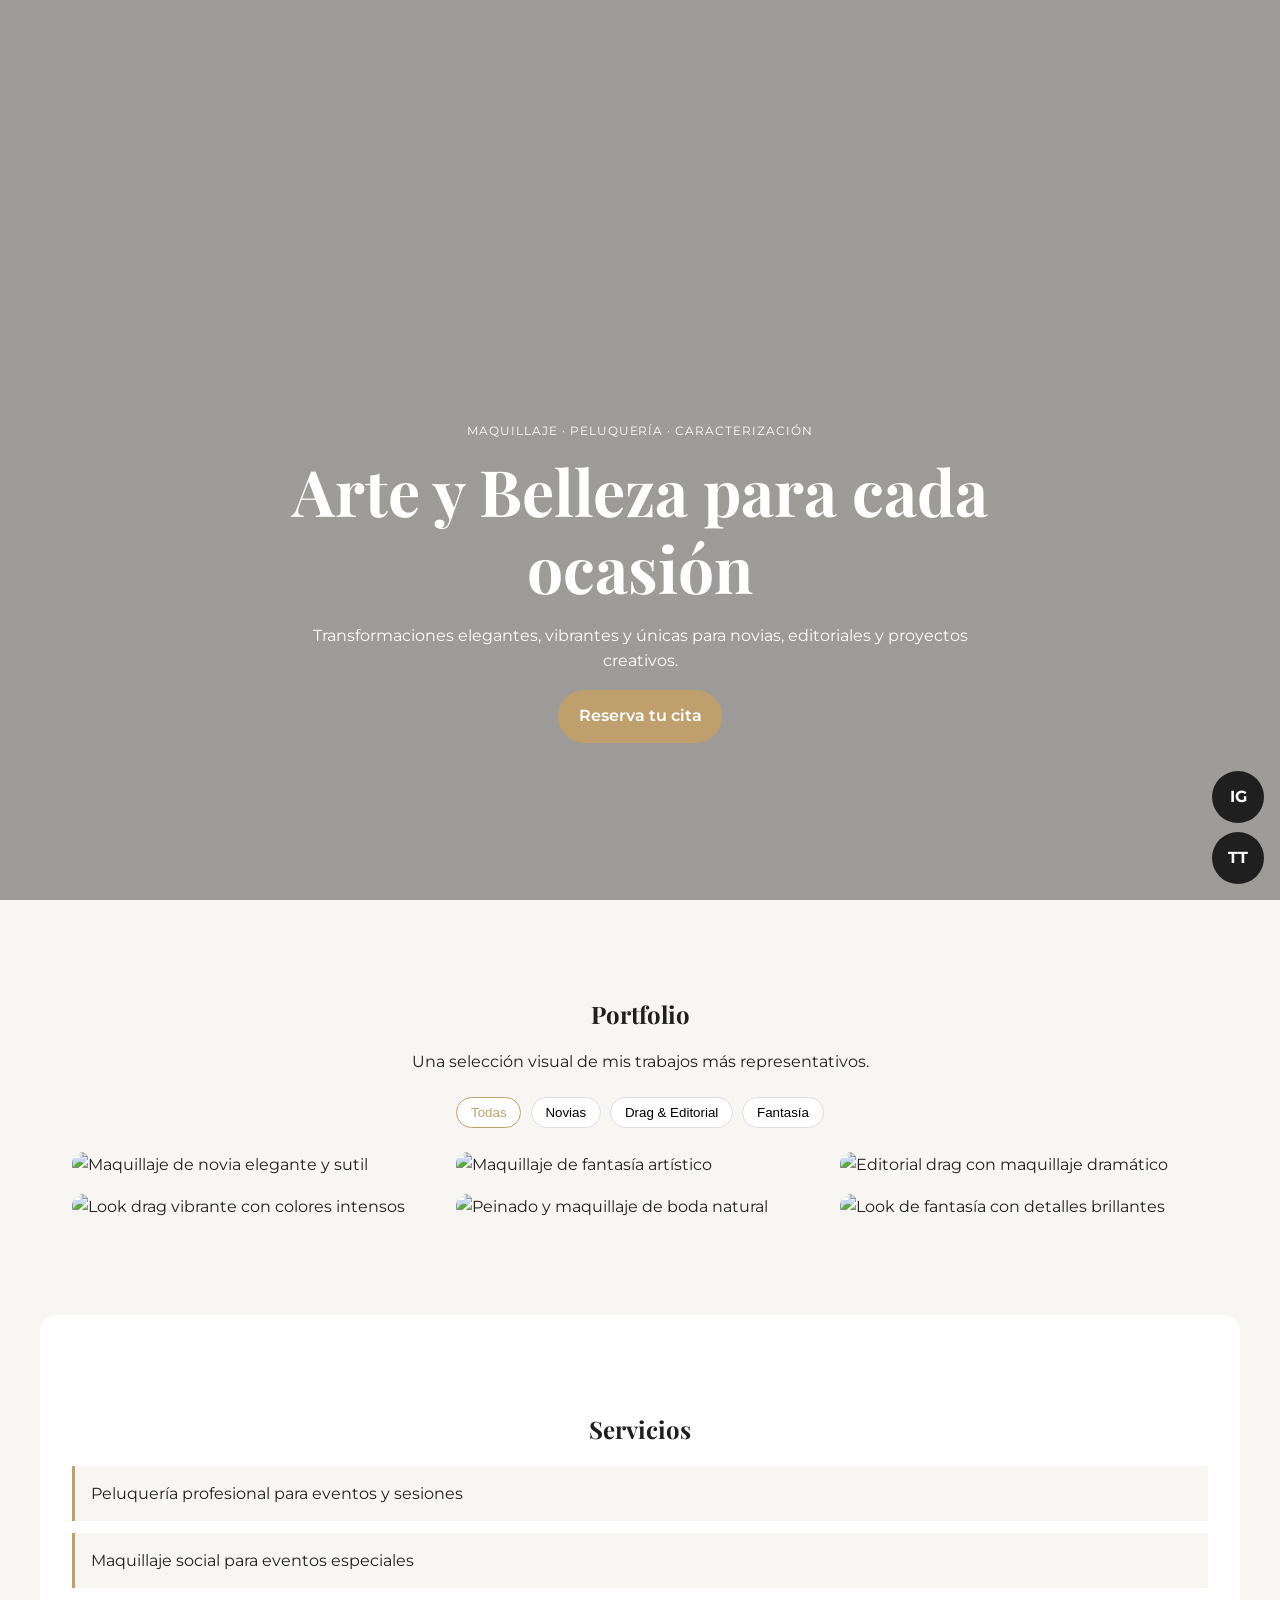
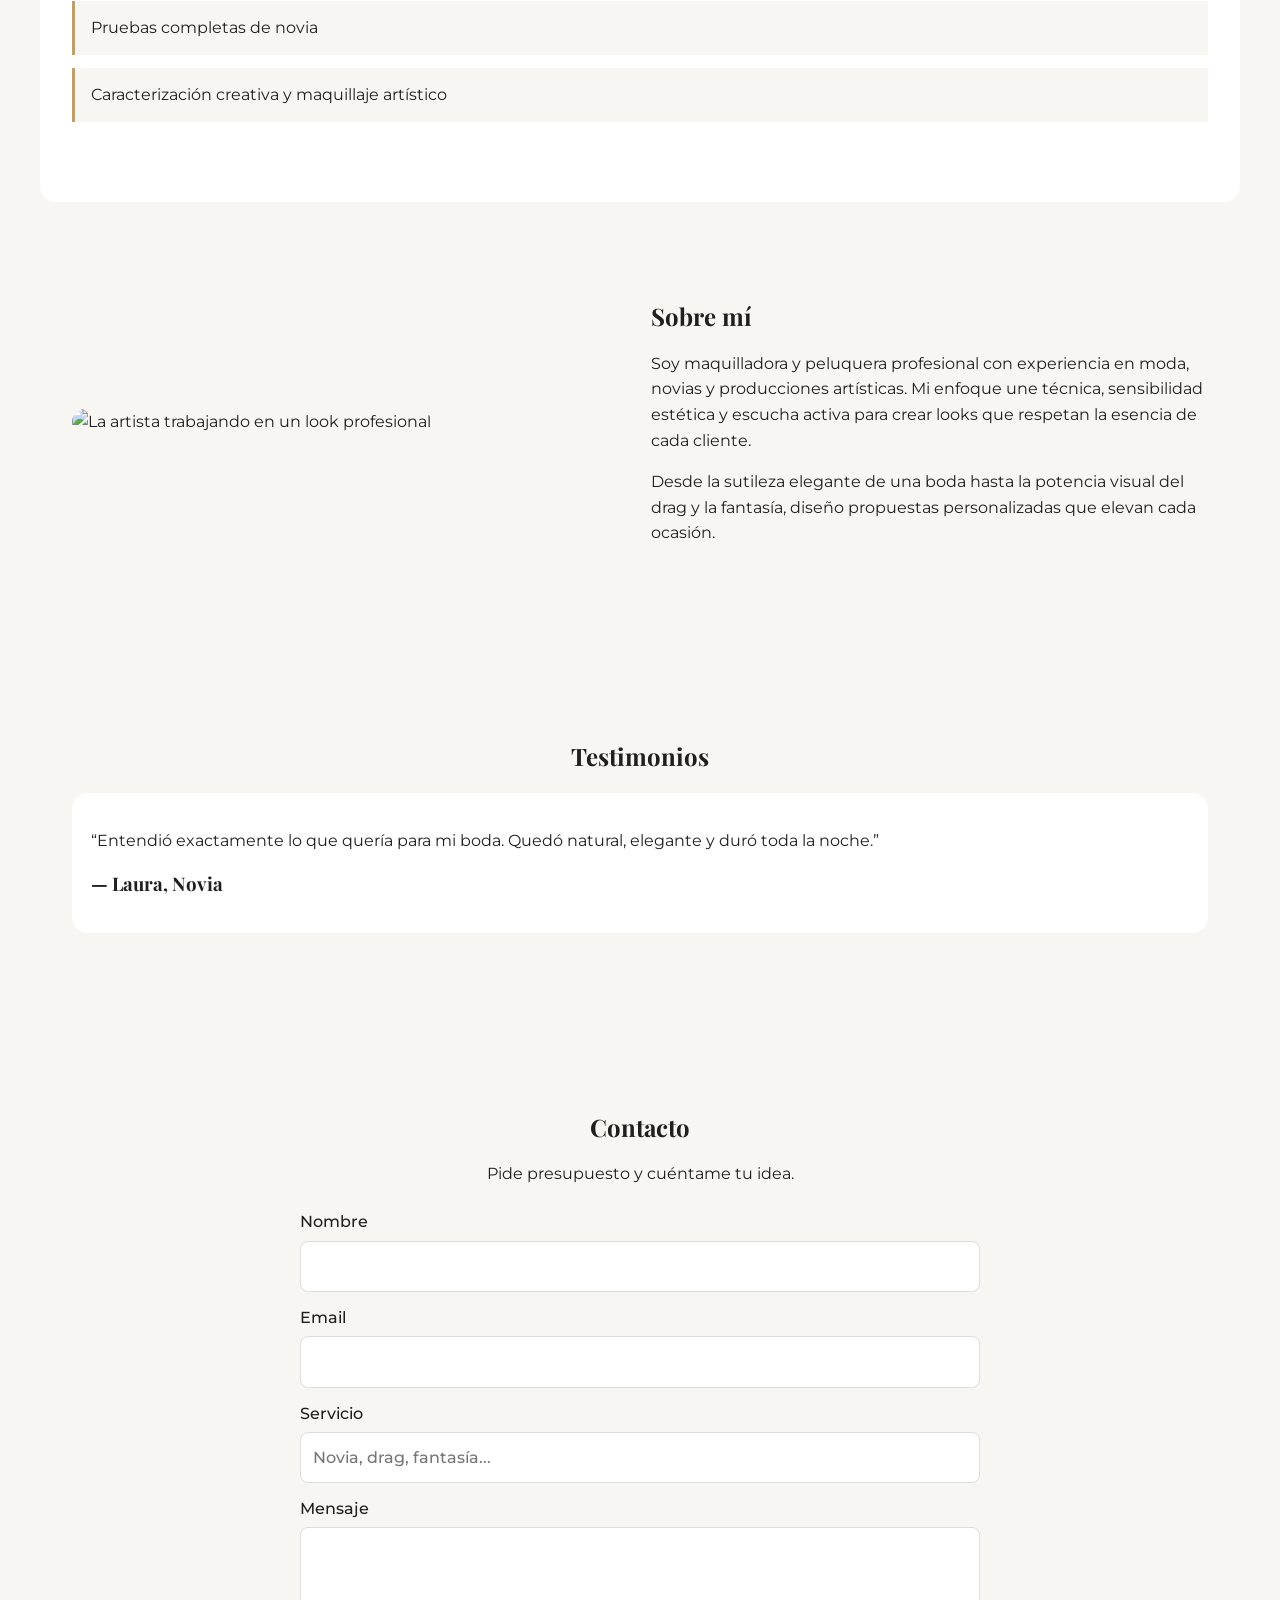
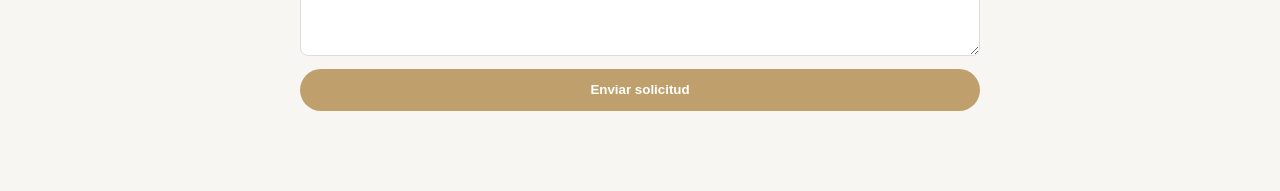
==== index.html @ f9fb8cdd "Add root index.html for quick visual preview" ====
<!doctype html>
<html lang="es">
<head>
  <meta charset="UTF-8" />
  <meta name="viewport" content="width=device-width, initial-scale=1.0" />
  <meta name="description" content="Portfolio profesional de maquilladora y peluquera especializada en novias, drag y fantasía." />
  <title>Demo Visual | Maquilladora & Peluquera Profesional</title>
  <link rel="preconnect" href="https://fonts.googleapis.com" />
  <link rel="preconnect" href="https://fonts.gstatic.com" crossorigin />
  <link href="https://fonts.googleapis.com/css2?family=Montserrat:wght@300;400;500;600&family=Playfair+Display:wght@500;700&display=swap" rel="stylesheet" />
  <link rel="stylesheet" href="portfolio.css" />
</head>
<body>
  <header class="hero" id="inicio">
    <div class="hero-overlay"></div>
    <div class="hero-content fade-in">
      <p class="hero-kicker">Maquillaje · Peluquería · Caracterización</p>
      <h1>Arte y Belleza para cada ocasión</h1>
      <p class="hero-subtitle">Transformaciones elegantes, vibrantes y únicas para novias, editoriales y proyectos creativos.</p>
      <a href="#contacto" class="btn-primary">Reserva tu cita</a>
    </div>
  </header>

  <main>
    <section class="section" id="portfolio">
      <div class="section-head fade-in">
        <h2>Portfolio</h2>
        <p>Una selección visual de mis trabajos más representativos.</p>
      </div>
      <div class="filters fade-in" role="tablist" aria-label="Filtros de galería">
        <button class="filter-btn active" data-filter="all">Todas</button>
        <button class="filter-btn" data-filter="novias">Novias</button>
        <button class="filter-btn" data-filter="drag">Drag & Editorial</button>
        <button class="filter-btn" data-filter="fantasia">Fantasía</button>
      </div>

      <div class="gallery" id="gallery">
        <article class="gallery-item fade-in" data-category="novias">
          <img src="https://images.unsplash.com/photo-1520854221256-17451cc331bf?auto=format&fit=crop&w=900&q=80" srcset="https://images.unsplash.com/photo-1520854221256-17451cc331bf?auto=format&fit=crop&w=480&q=70 480w, https://images.unsplash.com/photo-1520854221256-17451cc331bf?auto=format&fit=crop&w=900&q=80 900w" sizes="(max-width: 768px) 100vw, 33vw" alt="Maquillaje de novia elegante y sutil" loading="lazy" />
        </article>
        <article class="gallery-item fade-in" data-category="drag">
          <img src="https://images.unsplash.com/photo-1524504388940-b1c1722653e1?auto=format&fit=crop&w=900&q=80" srcset="https://images.unsplash.com/photo-1524504388940-b1c1722653e1?auto=format&fit=crop&w=480&q=70 480w, https://images.unsplash.com/photo-1524504388940-b1c1722653e1?auto=format&fit=crop&w=900&q=80 900w" sizes="(max-width: 768px) 100vw, 33vw" alt="Look drag vibrante con colores intensos" loading="lazy" />
        </article>
        <article class="gallery-item fade-in" data-category="fantasia">
          <img src="https://images.unsplash.com/photo-1487412720507-e7ab37603c6f?auto=format&fit=crop&w=900&q=80" srcset="https://images.unsplash.com/photo-1487412720507-e7ab37603c6f?auto=format&fit=crop&w=480&q=70 480w, https://images.unsplash.com/photo-1487412720507-e7ab37603c6f?auto=format&fit=crop&w=900&q=80 900w" sizes="(max-width: 768px) 100vw, 33vw" alt="Maquillaje de fantasía artístico" loading="lazy" />
        </article>
        <article class="gallery-item fade-in" data-category="novias">
          <img src="https://images.unsplash.com/photo-1525258946800-98cfd641d0de?auto=format&fit=crop&w=900&q=80" srcset="https://images.unsplash.com/photo-1525258946800-98cfd641d0de?auto=format&fit=crop&w=480&q=70 480w, https://images.unsplash.com/photo-1525258946800-98cfd641d0de?auto=format&fit=crop&w=900&q=80 900w" sizes="(max-width: 768px) 100vw, 33vw" alt="Peinado y maquillaje de boda natural" loading="lazy" />
        </article>
        <article class="gallery-item fade-in" data-category="drag">
          <img src="https://images.unsplash.com/photo-1515886657613-9f3515b0c78f?auto=format&fit=crop&w=900&q=80" srcset="https://images.unsplash.com/photo-1515886657613-9f3515b0c78f?auto=format&fit=crop&w=480&q=70 480w, https://images.unsplash.com/photo-1515886657613-9f3515b0c78f?auto=format&fit=crop&w=900&q=80 900w" sizes="(max-width: 768px) 100vw, 33vw" alt="Editorial drag con maquillaje dramático" loading="lazy" />
        </article>
        <article class="gallery-item fade-in" data-category="fantasia">
          <img src="https://images.unsplash.com/photo-1494790108377-be9c29b29330?auto=format&fit=crop&w=900&q=80" srcset="https://images.unsplash.com/photo-1494790108377-be9c29b29330?auto=format&fit=crop&w=480&q=70 480w, https://images.unsplash.com/photo-1494790108377-be9c29b29330?auto=format&fit=crop&w=900&q=80 900w" sizes="(max-width: 768px) 100vw, 33vw" alt="Look de fantasía con detalles brillantes" loading="lazy" />
        </article>
      </div>
    </section>

    <section class="section services" id="servicios">
      <div class="section-head fade-in">
        <h2>Servicios</h2>
      </div>
      <ul class="service-list">
        <li class="fade-in">Peluquería profesional para eventos y sesiones</li>
        <li class="fade-in">Maquillaje social para eventos especiales</li>
        <li class="fade-in">Pruebas completas de novia</li>
        <li class="fade-in">Caracterización creativa y maquillaje artístico</li>
      </ul>
    </section>

    <section class="section about" id="sobre-mi">
      <div class="about-media fade-in">
        <img src="https://images.unsplash.com/photo-1522335789203-aabd1fc54bc9?auto=format&fit=crop&w=1200&q=80" alt="La artista trabajando en un look profesional" loading="lazy" />
      </div>
      <div class="about-content fade-in">
        <h2>Sobre mí</h2>
        <p>Soy maquilladora y peluquera profesional con experiencia en moda, novias y producciones artísticas. Mi enfoque une técnica, sensibilidad estética y escucha activa para crear looks que respetan la esencia de cada cliente.</p>
        <p>Desde la sutileza elegante de una boda hasta la potencia visual del drag y la fantasía, diseño propuestas personalizadas que elevan cada ocasión.</p>
      </div>
    </section>

    <section class="section testimonials" id="testimonios">
      <div class="section-head fade-in">
        <h2>Testimonios</h2>
      </div>
      <div class="testimonial-carousel fade-in">
        <article class="testimonial active">
          <p>“Entendió exactamente lo que quería para mi boda. Quedó natural, elegante y duró toda la noche.”</p>
          <h3>— Laura, Novia</h3>
        </article>
        <article class="testimonial">
          <p>“Su trabajo en editorial drag fue impecable: color, precisión y actitud. Repetiría sin duda.”</p>
          <h3>— Alex, Artista Visual</h3>
        </article>
        <article class="testimonial">
          <p>“Me encantó la propuesta de fantasía; logró un look creativo y sofisticado para mi shooting.”</p>
          <h3>— Marta, Clienta</h3>
        </article>
      </div>
    </section>

    <section class="section contact" id="contacto">
      <div class="section-head fade-in">
        <h2>Contacto</h2>
        <p>Pide presupuesto y cuéntame tu idea.</p>
      </div>
      <form class="contact-form fade-in" action="#" method="post">
        <label>Nombre
          <input type="text" name="nombre" required>
        </label>
        <label>Email
          <input type="email" name="email" required>
        </label>
        <label>Servicio
          <input type="text" name="servicio" placeholder="Novia, drag, fantasía...">
        </label>
        <label>Mensaje
          <textarea name="mensaje" rows="4" required></textarea>
        </label>
        <button type="submit" class="btn-primary">Enviar solicitud</button>
      </form>
    </section>
  </main>

  <aside class="social-float" aria-label="Redes sociales">
    <a href="https://instagram.com" target="_blank" rel="noopener noreferrer" aria-label="Instagram">IG</a>
    <a href="https://tiktok.com" target="_blank" rel="noopener noreferrer" aria-label="TikTok">TT</a>
  </aside>

  <script src="portfolio.js"></script>
</body>
</html>
---- portfolio.css ----
:root {
  --bg: #f8f6f2;
  --text: #1f1f1f;
  --gold: #bfa06c;
  --card: #ffffff;
}
* { box-sizing: border-box; }
body {
  margin: 0;
  font-family: 'Montserrat', sans-serif;
  color: var(--text);
  background: var(--bg);
  line-height: 1.6;
}
h1, h2, h3 {
  font-family: 'Playfair Display', serif;
  line-height: 1.2;
}
.hero {
  min-height: 100vh;
  background: linear-gradient(rgba(20,20,20,.4), rgba(20,20,20,.4)),
    url('https://images.unsplash.com/photo-1521572163474-6864f9cf17ab?auto=format&fit=crop&w=1600&q=80') center/cover no-repeat;
  position: relative;
  display: grid;
  place-items: center;
  padding: 2rem 1rem;
}
.hero-content { max-width: 720px; color: #fff; text-align: center; position: relative; z-index: 1; }
.hero-kicker { letter-spacing: .08em; text-transform: uppercase; font-size: .78rem; }
.hero h1 { font-size: clamp(2rem, 8vw, 4rem); margin: .5rem 0; }
.btn-primary {
  display: inline-block; background: var(--gold); color: #fff; text-decoration: none;
  padding: .85rem 1.3rem; border-radius: 99px; border: none; font-weight: 600;
}
.section { padding: 4rem 1rem; max-width: 1200px; margin: 0 auto; }
.section-head { text-align: center; margin-bottom: 1.4rem; }
.filters { display: flex; gap: .6rem; justify-content: center; flex-wrap: wrap; margin-bottom: 1.5rem; }
.filter-btn {
  border: 1px solid #ddd; background: #fff; padding: .45rem .85rem; border-radius: 50px; cursor: pointer;
}
.filter-btn.active { border-color: var(--gold); color: var(--gold); }
.gallery { column-count: 1; column-gap: 1rem; }
.gallery-item { break-inside: avoid; margin: 0 0 1rem; }
.gallery-item img { width: 100%; display: block; border-radius: 12px; }
.services { background: #fff; border-radius: 16px; }
.service-list { list-style: none; margin: 0; padding: 0; display: grid; gap: .8rem; }
.service-list li { background: var(--bg); padding: .9rem 1rem; border-left: 3px solid var(--gold); }
.about { display: grid; gap: 1.4rem; }
.about-media img { width: 100%; border-radius: 14px; }
.testimonial-carousel { position: relative; background: #fff; border-radius: 16px; padding: 1.2rem; }
.testimonial { display: none; }
.testimonial.active { display: block; }
.contact-form { display: grid; gap: .8rem; max-width: 680px; margin: 0 auto; }
label { display: grid; gap: .35rem; font-weight: 500; }
input, textarea {
  border: 1px solid #ddd; border-radius: 8px; padding: .75rem; font: inherit; background: #fff;
}
.social-float {
  position: fixed; right: 1rem; bottom: 1rem; display: grid; gap: .55rem; z-index: 20;
}
.social-float a {
  width: 52px; height: 52px; border-radius: 50%; display: grid; place-items: center;
  background: #1f1f1f; color: #fff; font-weight: 700; text-decoration: none;
}
.fade-in { opacity: 0; transform: translateY(16px); transition: opacity .7s ease, transform .7s ease; }
.fade-in.visible { opacity: 1; transform: none; }
@media (min-width: 700px) {
  .gallery { column-count: 2; }
  .about { grid-template-columns: 1fr 1fr; align-items: center; }
}
@media (min-width: 1024px) {
  .gallery { column-count: 3; }
  .section { padding: 5rem 2rem; }
}
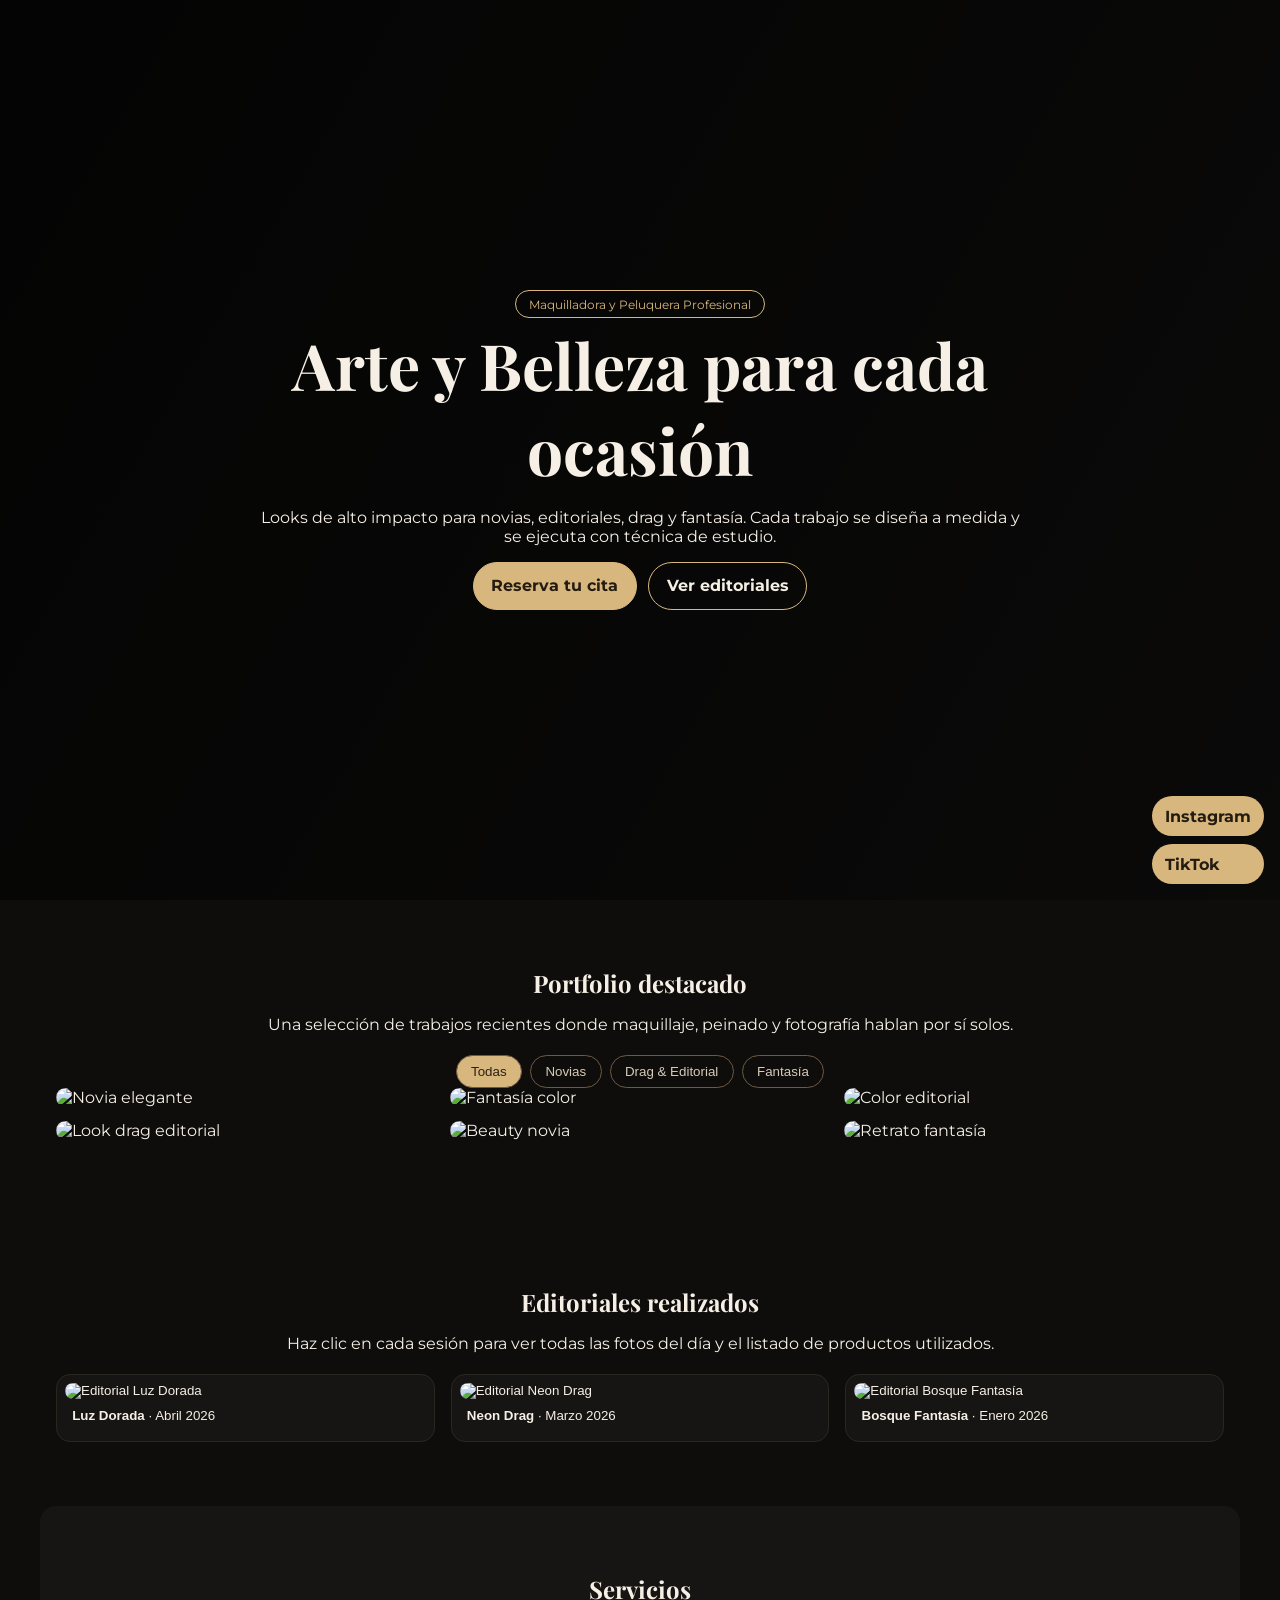
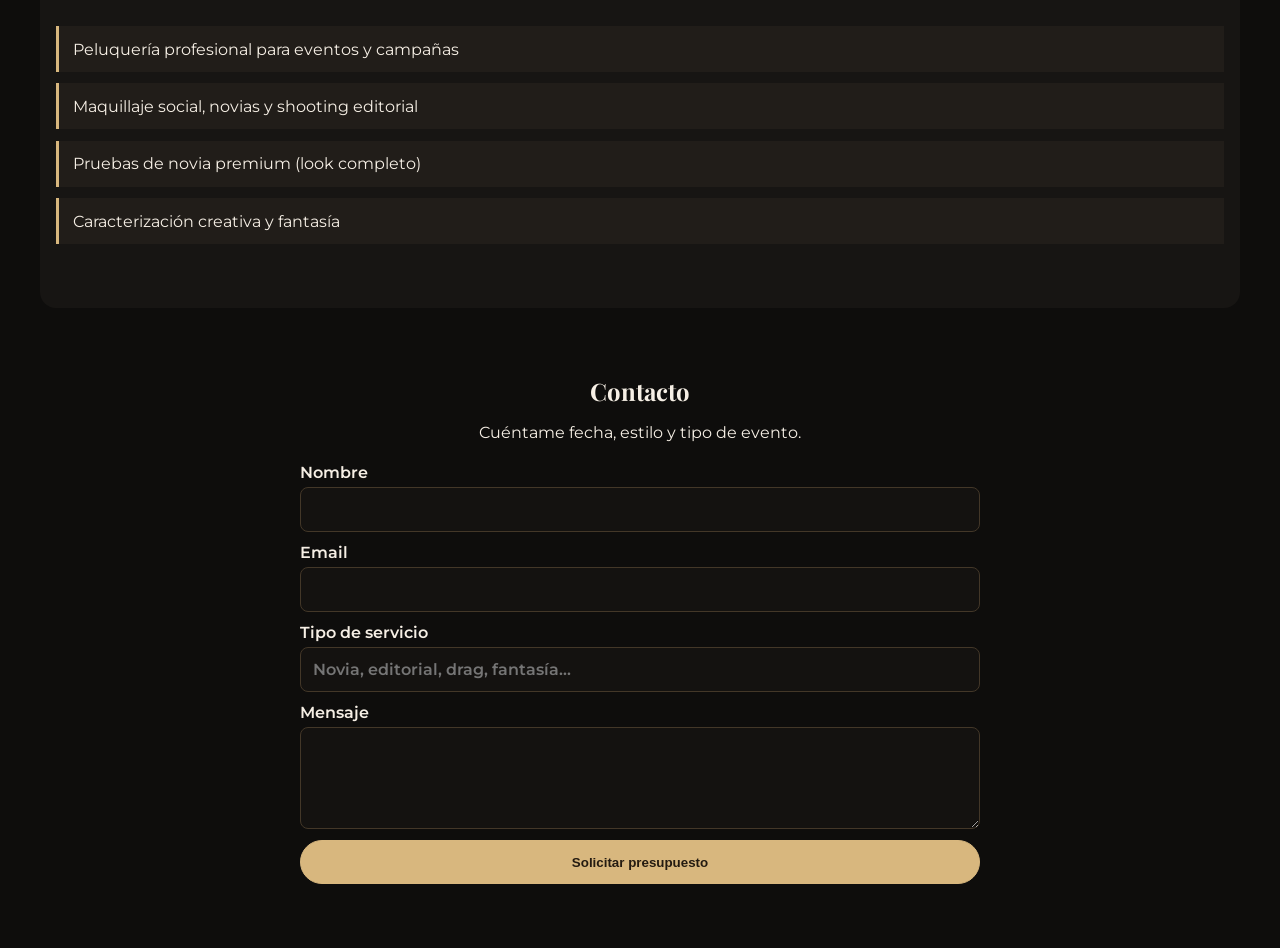
==== commit d3c704d3: "Revamp portfolio with richer visuals and clickable editorial sessions" ====
--- a/index.html
+++ b/index.html
@@ -3,29 +3,31 @@
 <head>
   <meta charset="UTF-8" />
   <meta name="viewport" content="width=device-width, initial-scale=1.0" />
-  <meta name="description" content="Portfolio profesional de maquilladora y peluquera especializada en novias, drag y fantasía." />
-  <title>Demo Visual | Maquilladora & Peluquera Profesional</title>
+  <meta name="description" content="Portfolio premium de maquilladora y peluquera profesional: novias, drag, fantasía y editoriales." />
+  <title>Portfolio Visual | Maquillaje & Peluquería</title>
   <link rel="preconnect" href="https://fonts.googleapis.com" />
   <link rel="preconnect" href="https://fonts.gstatic.com" crossorigin />
-  <link href="https://fonts.googleapis.com/css2?family=Montserrat:wght@300;400;500;600&family=Playfair+Display:wght@500;700&display=swap" rel="stylesheet" />
+  <link href="https://fonts.googleapis.com/css2?family=Montserrat:wght@300;400;500;700&family=Playfair+Display:wght@500;700&display=swap" rel="stylesheet" />
   <link rel="stylesheet" href="portfolio.css" />
 </head>
 <body>
   <header class="hero" id="inicio">
-    <div class="hero-overlay"></div>
-    <div class="hero-content fade-in">
-      <p class="hero-kicker">Maquillaje · Peluquería · Caracterización</p>
+    <div class="hero-content fade-in visible">
+      <span class="pill">Maquilladora y Peluquera Profesional</span>
       <h1>Arte y Belleza para cada ocasión</h1>
-      <p class="hero-subtitle">Transformaciones elegantes, vibrantes y únicas para novias, editoriales y proyectos creativos.</p>
-      <a href="#contacto" class="btn-primary">Reserva tu cita</a>
+      <p>Looks de alto impacto para novias, editoriales, drag y fantasía. Cada trabajo se diseña a medida y se ejecuta con técnica de estudio.</p>
+      <div class="hero-actions">
+        <a class="btn-primary" href="#contacto">Reserva tu cita</a>
+        <a class="btn-secondary" href="#editoriales">Ver editoriales</a>
+      </div>
     </div>
   </header>
 
   <main>
     <section class="section" id="portfolio">
       <div class="section-head fade-in">
-        <h2>Portfolio</h2>
-        <p>Una selección visual de mis trabajos más representativos.</p>
+        <h2>Portfolio destacado</h2>
+        <p>Una selección de trabajos recientes donde maquillaje, peinado y fotografía hablan por sí solos.</p>
       </div>
       <div class="filters fade-in" role="tablist" aria-label="Filtros de galería">
         <button class="filter-btn active" data-filter="all">Todas</button>
@@ -35,97 +37,73 @@
       </div>
 
       <div class="gallery" id="gallery">
-        <article class="gallery-item fade-in" data-category="novias">
-          <img src="https://images.unsplash.com/photo-1520854221256-17451cc331bf?auto=format&fit=crop&w=900&q=80" srcset="https://images.unsplash.com/photo-1520854221256-17451cc331bf?auto=format&fit=crop&w=480&q=70 480w, https://images.unsplash.com/photo-1520854221256-17451cc331bf?auto=format&fit=crop&w=900&q=80 900w" sizes="(max-width: 768px) 100vw, 33vw" alt="Maquillaje de novia elegante y sutil" loading="lazy" />
-        </article>
-        <article class="gallery-item fade-in" data-category="drag">
-          <img src="https://images.unsplash.com/photo-1524504388940-b1c1722653e1?auto=format&fit=crop&w=900&q=80" srcset="https://images.unsplash.com/photo-1524504388940-b1c1722653e1?auto=format&fit=crop&w=480&q=70 480w, https://images.unsplash.com/photo-1524504388940-b1c1722653e1?auto=format&fit=crop&w=900&q=80 900w" sizes="(max-width: 768px) 100vw, 33vw" alt="Look drag vibrante con colores intensos" loading="lazy" />
-        </article>
-        <article class="gallery-item fade-in" data-category="fantasia">
-          <img src="https://images.unsplash.com/photo-1487412720507-e7ab37603c6f?auto=format&fit=crop&w=900&q=80" srcset="https://images.unsplash.com/photo-1487412720507-e7ab37603c6f?auto=format&fit=crop&w=480&q=70 480w, https://images.unsplash.com/photo-1487412720507-e7ab37603c6f?auto=format&fit=crop&w=900&q=80 900w" sizes="(max-width: 768px) 100vw, 33vw" alt="Maquillaje de fantasía artístico" loading="lazy" />
-        </article>
-        <article class="gallery-item fade-in" data-category="novias">
-          <img src="https://images.unsplash.com/photo-1525258946800-98cfd641d0de?auto=format&fit=crop&w=900&q=80" srcset="https://images.unsplash.com/photo-1525258946800-98cfd641d0de?auto=format&fit=crop&w=480&q=70 480w, https://images.unsplash.com/photo-1525258946800-98cfd641d0de?auto=format&fit=crop&w=900&q=80 900w" sizes="(max-width: 768px) 100vw, 33vw" alt="Peinado y maquillaje de boda natural" loading="lazy" />
-        </article>
-        <article class="gallery-item fade-in" data-category="drag">
-          <img src="https://images.unsplash.com/photo-1515886657613-9f3515b0c78f?auto=format&fit=crop&w=900&q=80" srcset="https://images.unsplash.com/photo-1515886657613-9f3515b0c78f?auto=format&fit=crop&w=480&q=70 480w, https://images.unsplash.com/photo-1515886657613-9f3515b0c78f?auto=format&fit=crop&w=900&q=80 900w" sizes="(max-width: 768px) 100vw, 33vw" alt="Editorial drag con maquillaje dramático" loading="lazy" />
-        </article>
-        <article class="gallery-item fade-in" data-category="fantasia">
-          <img src="https://images.unsplash.com/photo-1494790108377-be9c29b29330?auto=format&fit=crop&w=900&q=80" srcset="https://images.unsplash.com/photo-1494790108377-be9c29b29330?auto=format&fit=crop&w=480&q=70 480w, https://images.unsplash.com/photo-1494790108377-be9c29b29330?auto=format&fit=crop&w=900&q=80 900w" sizes="(max-width: 768px) 100vw, 33vw" alt="Look de fantasía con detalles brillantes" loading="lazy" />
-        </article>
+        <article class="gallery-item fade-in" data-category="novias"><img loading="lazy" src="https://images.unsplash.com/photo-1520854221256-17451cc331bf?auto=format&fit=crop&w=900&q=80" alt="Novia elegante" /></article>
+        <article class="gallery-item fade-in" data-category="drag"><img loading="lazy" src="https://images.unsplash.com/photo-1515886657613-9f3515b0c78f?auto=format&fit=crop&w=900&q=80" alt="Look drag editorial" /></article>
+        <article class="gallery-item fade-in" data-category="fantasia"><img loading="lazy" src="https://images.unsplash.com/photo-1487412720507-e7ab37603c6f?auto=format&fit=crop&w=900&q=80" alt="Fantasía color" /></article>
+        <article class="gallery-item fade-in" data-category="novias"><img loading="lazy" src="https://images.unsplash.com/photo-1525258946800-98cfd641d0de?auto=format&fit=crop&w=900&q=80" alt="Beauty novia" /></article>
+        <article class="gallery-item fade-in" data-category="drag"><img loading="lazy" src="https://images.unsplash.com/photo-1524504388940-b1c1722653e1?auto=format&fit=crop&w=900&q=80" alt="Color editorial" /></article>
+        <article class="gallery-item fade-in" data-category="fantasia"><img loading="lazy" src="https://images.unsplash.com/photo-1494790108377-be9c29b29330?auto=format&fit=crop&w=900&q=80" alt="Retrato fantasía" /></article>
+      </div>
+    </section>
+
+    <section class="section" id="editoriales">
+      <div class="section-head fade-in">
+        <h2>Editoriales realizados</h2>
+        <p>Haz clic en cada sesión para ver todas las fotos del día y el listado de productos utilizados.</p>
+      </div>
+      <div class="editorial-grid">
+        <button class="editorial-card fade-in" data-editorial="luz-dorada">
+          <img src="https://images.unsplash.com/photo-1521572163474-6864f9cf17ab?auto=format&fit=crop&w=1000&q=80" alt="Editorial Luz Dorada" loading="lazy" />
+          <span><strong>Luz Dorada</strong> · Abril 2026</span>
+        </button>
+        <button class="editorial-card fade-in" data-editorial="neon-drag">
+          <img src="https://images.unsplash.com/photo-1519699047748-de8e457a634e?auto=format&fit=crop&w=1000&q=80" alt="Editorial Neon Drag" loading="lazy" />
+          <span><strong>Neon Drag</strong> · Marzo 2026</span>
+        </button>
+        <button class="editorial-card fade-in" data-editorial="bosque-fantasia">
+          <img src="https://images.unsplash.com/photo-1522335789203-aabd1fc54bc9?auto=format&fit=crop&w=1000&q=80" alt="Editorial Bosque Fantasía" loading="lazy" />
+          <span><strong>Bosque Fantasía</strong> · Enero 2026</span>
+        </button>
       </div>
     </section>
 
     <section class="section services" id="servicios">
-      <div class="section-head fade-in">
-        <h2>Servicios</h2>
-      </div>
+      <div class="section-head fade-in"><h2>Servicios</h2></div>
       <ul class="service-list">
-        <li class="fade-in">Peluquería profesional para eventos y sesiones</li>
-        <li class="fade-in">Maquillaje social para eventos especiales</li>
-        <li class="fade-in">Pruebas completas de novia</li>
-        <li class="fade-in">Caracterización creativa y maquillaje artístico</li>
+        <li class="fade-in">Peluquería profesional para eventos y campañas</li>
+        <li class="fade-in">Maquillaje social, novias y shooting editorial</li>
+        <li class="fade-in">Pruebas de novia premium (look completo)</li>
+        <li class="fade-in">Caracterización creativa y fantasía</li>
       </ul>
     </section>
 
-    <section class="section about" id="sobre-mi">
-      <div class="about-media fade-in">
-        <img src="https://images.unsplash.com/photo-1522335789203-aabd1fc54bc9?auto=format&fit=crop&w=1200&q=80" alt="La artista trabajando en un look profesional" loading="lazy" />
-      </div>
-      <div class="about-content fade-in">
-        <h2>Sobre mí</h2>
-        <p>Soy maquilladora y peluquera profesional con experiencia en moda, novias y producciones artísticas. Mi enfoque une técnica, sensibilidad estética y escucha activa para crear looks que respetan la esencia de cada cliente.</p>
-        <p>Desde la sutileza elegante de una boda hasta la potencia visual del drag y la fantasía, diseño propuestas personalizadas que elevan cada ocasión.</p>
-      </div>
-    </section>
-
-    <section class="section testimonials" id="testimonios">
-      <div class="section-head fade-in">
-        <h2>Testimonios</h2>
-      </div>
-      <div class="testimonial-carousel fade-in">
-        <article class="testimonial active">
-          <p>“Entendió exactamente lo que quería para mi boda. Quedó natural, elegante y duró toda la noche.”</p>
-          <h3>— Laura, Novia</h3>
-        </article>
-        <article class="testimonial">
-          <p>“Su trabajo en editorial drag fue impecable: color, precisión y actitud. Repetiría sin duda.”</p>
-          <h3>— Alex, Artista Visual</h3>
-        </article>
-        <article class="testimonial">
-          <p>“Me encantó la propuesta de fantasía; logró un look creativo y sofisticado para mi shooting.”</p>
-          <h3>— Marta, Clienta</h3>
-        </article>
-      </div>
-    </section>
-
     <section class="section contact" id="contacto">
-      <div class="section-head fade-in">
-        <h2>Contacto</h2>
-        <p>Pide presupuesto y cuéntame tu idea.</p>
-      </div>
-      <form class="contact-form fade-in" action="#" method="post">
-        <label>Nombre
-          <input type="text" name="nombre" required>
-        </label>
-        <label>Email
-          <input type="email" name="email" required>
-        </label>
-        <label>Servicio
-          <input type="text" name="servicio" placeholder="Novia, drag, fantasía...">
-        </label>
-        <label>Mensaje
-          <textarea name="mensaje" rows="4" required></textarea>
-        </label>
-        <button type="submit" class="btn-primary">Enviar solicitud</button>
+      <div class="section-head fade-in"><h2>Contacto</h2><p>Cuéntame fecha, estilo y tipo de evento.</p></div>
+      <form class="contact-form fade-in">
+        <label>Nombre <input required type="text" /></label>
+        <label>Email <input required type="email" /></label>
+        <label>Tipo de servicio <input type="text" placeholder="Novia, editorial, drag, fantasía..." /></label>
+        <label>Mensaje <textarea rows="4" required></textarea></label>
+        <button class="btn-primary" type="submit">Solicitar presupuesto</button>
       </form>
     </section>
   </main>
 
   <aside class="social-float" aria-label="Redes sociales">
-    <a href="https://instagram.com" target="_blank" rel="noopener noreferrer" aria-label="Instagram">IG</a>
-    <a href="https://tiktok.com" target="_blank" rel="noopener noreferrer" aria-label="TikTok">TT</a>
+    <a href="https://instagram.com" target="_blank" rel="noopener noreferrer" aria-label="Instagram">Instagram</a>
+    <a href="https://tiktok.com" target="_blank" rel="noopener noreferrer" aria-label="TikTok">TikTok</a>
   </aside>
+
+  <dialog id="editorialModal" class="modal">
+    <button class="modal-close" id="closeModal" aria-label="Cerrar">×</button>
+    <div class="modal-content">
+      <h3 id="modalTitle"></h3>
+      <p id="modalDate"></p>
+      <div id="modalGallery" class="modal-gallery"></div>
+      <h4>Productos utilizados</h4>
+      <ul id="modalProducts" class="products"></ul>
+    </div>
+  </dialog>
 
   <script src="portfolio.js"></script>
 </body>
--- a/portfolio.css
+++ b/portfolio.css
@@ -1,74 +1,24 @@
-:root {
-  --bg: #f8f6f2;
-  --text: #1f1f1f;
-  --gold: #bfa06c;
-  --card: #ffffff;
-}
-* { box-sizing: border-box; }
-body {
-  margin: 0;
-  font-family: 'Montserrat', sans-serif;
-  color: var(--text);
-  background: var(--bg);
-  line-height: 1.6;
-}
-h1, h2, h3 {
-  font-family: 'Playfair Display', serif;
-  line-height: 1.2;
-}
-.hero {
-  min-height: 100vh;
-  background: linear-gradient(rgba(20,20,20,.4), rgba(20,20,20,.4)),
-    url('https://images.unsplash.com/photo-1521572163474-6864f9cf17ab?auto=format&fit=crop&w=1600&q=80') center/cover no-repeat;
-  position: relative;
-  display: grid;
-  place-items: center;
-  padding: 2rem 1rem;
-}
-.hero-content { max-width: 720px; color: #fff; text-align: center; position: relative; z-index: 1; }
-.hero-kicker { letter-spacing: .08em; text-transform: uppercase; font-size: .78rem; }
-.hero h1 { font-size: clamp(2rem, 8vw, 4rem); margin: .5rem 0; }
-.btn-primary {
-  display: inline-block; background: var(--gold); color: #fff; text-decoration: none;
-  padding: .85rem 1.3rem; border-radius: 99px; border: none; font-weight: 600;
-}
-.section { padding: 4rem 1rem; max-width: 1200px; margin: 0 auto; }
-.section-head { text-align: center; margin-bottom: 1.4rem; }
-.filters { display: flex; gap: .6rem; justify-content: center; flex-wrap: wrap; margin-bottom: 1.5rem; }
-.filter-btn {
-  border: 1px solid #ddd; background: #fff; padding: .45rem .85rem; border-radius: 50px; cursor: pointer;
-}
-.filter-btn.active { border-color: var(--gold); color: var(--gold); }
-.gallery { column-count: 1; column-gap: 1rem; }
-.gallery-item { break-inside: avoid; margin: 0 0 1rem; }
-.gallery-item img { width: 100%; display: block; border-radius: 12px; }
-.services { background: #fff; border-radius: 16px; }
-.service-list { list-style: none; margin: 0; padding: 0; display: grid; gap: .8rem; }
-.service-list li { background: var(--bg); padding: .9rem 1rem; border-left: 3px solid var(--gold); }
-.about { display: grid; gap: 1.4rem; }
-.about-media img { width: 100%; border-radius: 14px; }
-.testimonial-carousel { position: relative; background: #fff; border-radius: 16px; padding: 1.2rem; }
-.testimonial { display: none; }
-.testimonial.active { display: block; }
-.contact-form { display: grid; gap: .8rem; max-width: 680px; margin: 0 auto; }
-label { display: grid; gap: .35rem; font-weight: 500; }
-input, textarea {
-  border: 1px solid #ddd; border-radius: 8px; padding: .75rem; font: inherit; background: #fff;
-}
-.social-float {
-  position: fixed; right: 1rem; bottom: 1rem; display: grid; gap: .55rem; z-index: 20;
-}
-.social-float a {
-  width: 52px; height: 52px; border-radius: 50%; display: grid; place-items: center;
-  background: #1f1f1f; color: #fff; font-weight: 700; text-decoration: none;
-}
-.fade-in { opacity: 0; transform: translateY(16px); transition: opacity .7s ease, transform .7s ease; }
-.fade-in.visible { opacity: 1; transform: none; }
-@media (min-width: 700px) {
-  .gallery { column-count: 2; }
-  .about { grid-template-columns: 1fr 1fr; align-items: center; }
-}
-@media (min-width: 1024px) {
-  .gallery { column-count: 3; }
-  .section { padding: 5rem 2rem; }
-}
+:root{--bg:#0e0d0c;--card:#171513;--text:#f6efe5;--muted:#d7cab7;--gold:#d8b77e}
+*{box-sizing:border-box}body{margin:0;background:var(--bg);color:var(--text);font-family:Montserrat,sans-serif}
+h1,h2,h3,h4{font-family:'Playfair Display',serif;margin:.2rem 0}
+.hero{min-height:100vh;padding:2rem 1rem;display:grid;place-items:center;background:linear-gradient(120deg,rgba(0,0,0,.7),rgba(0,0,0,.25)),url('https://images.unsplash.com/photo-1512496015851-a90fb38ba796?auto=format&fit=crop&w=1800&q=80') center/cover}
+.hero-content{max-width:780px;text-align:center}
+.pill{display:inline-block;border:1px solid var(--gold);color:var(--gold);padding:.35rem .8rem;border-radius:999px;font-size:.78rem}
+.hero h1{font-size:clamp(2rem,8vw,4rem)}.hero-actions{display:flex;gap:.7rem;justify-content:center;flex-wrap:wrap}
+.btn-primary,.btn-secondary{padding:.85rem 1.1rem;border-radius:999px;text-decoration:none;font-weight:700;border:1px solid var(--gold)}
+.btn-primary{background:var(--gold);color:#241b11}.btn-secondary{color:var(--text)}
+.section{max-width:1200px;margin:auto;padding:4rem 1rem}.section-head{text-align:center;max-width:760px;margin:0 auto 1.3rem}
+.filters{display:flex;gap:.5rem;flex-wrap:wrap;justify-content:center}.filter-btn{background:transparent;border:1px solid #6d5a41;color:var(--muted);padding:.5rem .9rem;border-radius:999px}
+.filter-btn.active{background:var(--gold);color:#2b2114}
+.gallery{column-count:1;column-gap:.9rem}.gallery-item{break-inside:avoid;margin:0 0 .9rem}.gallery img,.editorial-card img{width:100%;display:block;border-radius:14px}
+.editorial-grid{display:grid;gap:1rem}.editorial-card{background:var(--card);color:var(--text);border:1px solid #2b261f;border-radius:14px;padding:.5rem;text-align:left}
+.editorial-card span{display:block;padding:.6rem .45rem}
+.services{background:var(--card);border-radius:16px}.service-list{list-style:none;padding:0;margin:0;display:grid;gap:.7rem}.service-list li{background:#211d19;padding:.85rem;border-left:3px solid var(--gold)}
+.contact-form{max-width:680px;margin:auto;display:grid;gap:.7rem}label{display:grid;gap:.3rem;font-weight:600}input,textarea{border:1px solid #433728;background:#141210;color:var(--text);padding:.75rem;border-radius:8px;font:inherit}
+.social-float{position:fixed;right:1rem;bottom:1rem;display:grid;gap:.5rem;z-index:40}.social-float a{background:var(--gold);color:#241b11;padding:.65rem .8rem;border-radius:999px;text-decoration:none;font-weight:700}
+.modal{width:min(980px,92vw);border:none;border-radius:18px;padding:0;background:#14110f;color:var(--text)}.modal::backdrop{background:rgba(0,0,0,.7)}
+.modal-content{padding:1rem}.modal-close{position:absolute;right:.4rem;top:.25rem;font-size:2rem;background:none;border:none;color:#fff;cursor:pointer}
+.modal-gallery{display:grid;grid-template-columns:1fr;gap:.6rem;margin:1rem 0}.products{display:grid;gap:.35rem;padding-left:1rem}
+.fade-in{opacity:0;transform:translateY(20px);transition:.6s}.fade-in.visible{opacity:1;transform:none}
+@media (min-width:760px){.gallery{column-count:2}.editorial-grid{grid-template-columns:repeat(3,1fr)}.modal-gallery{grid-template-columns:repeat(2,1fr)}}
+@media (min-width:1100px){.gallery{column-count:3}}
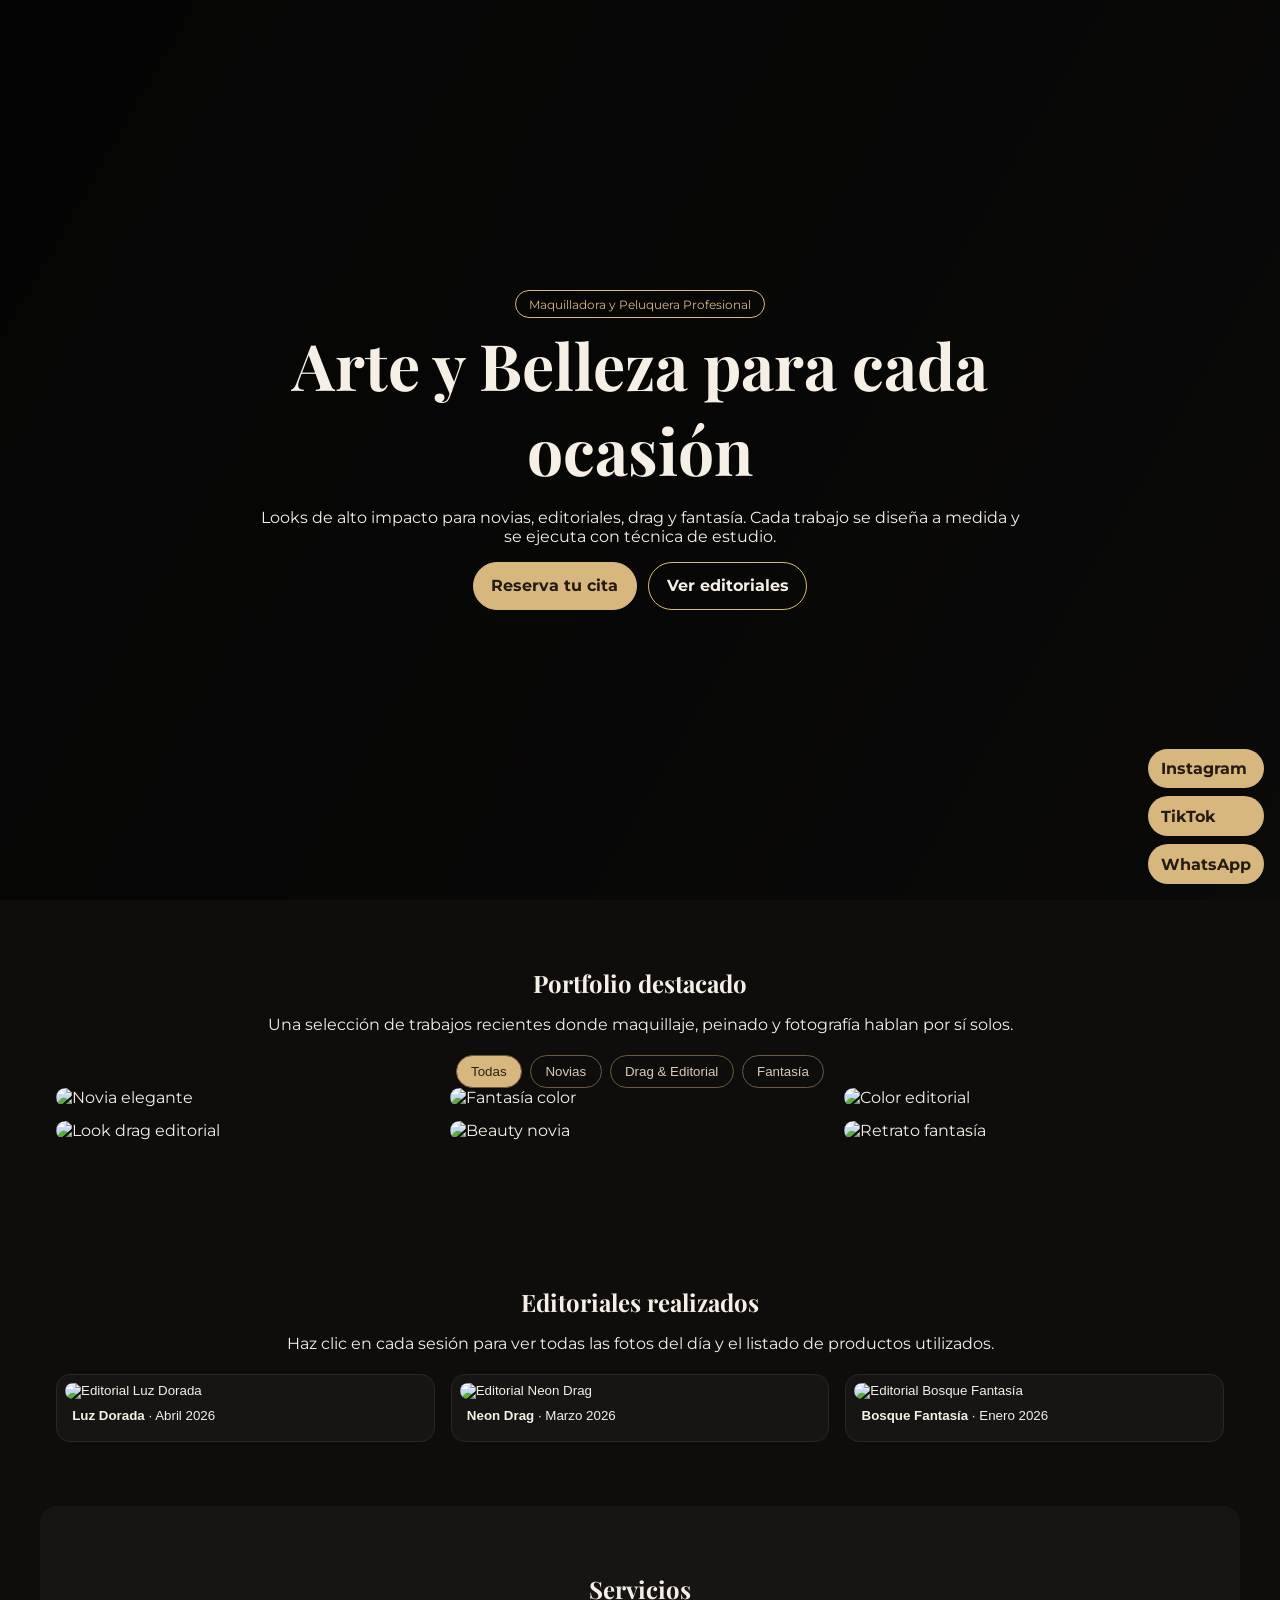
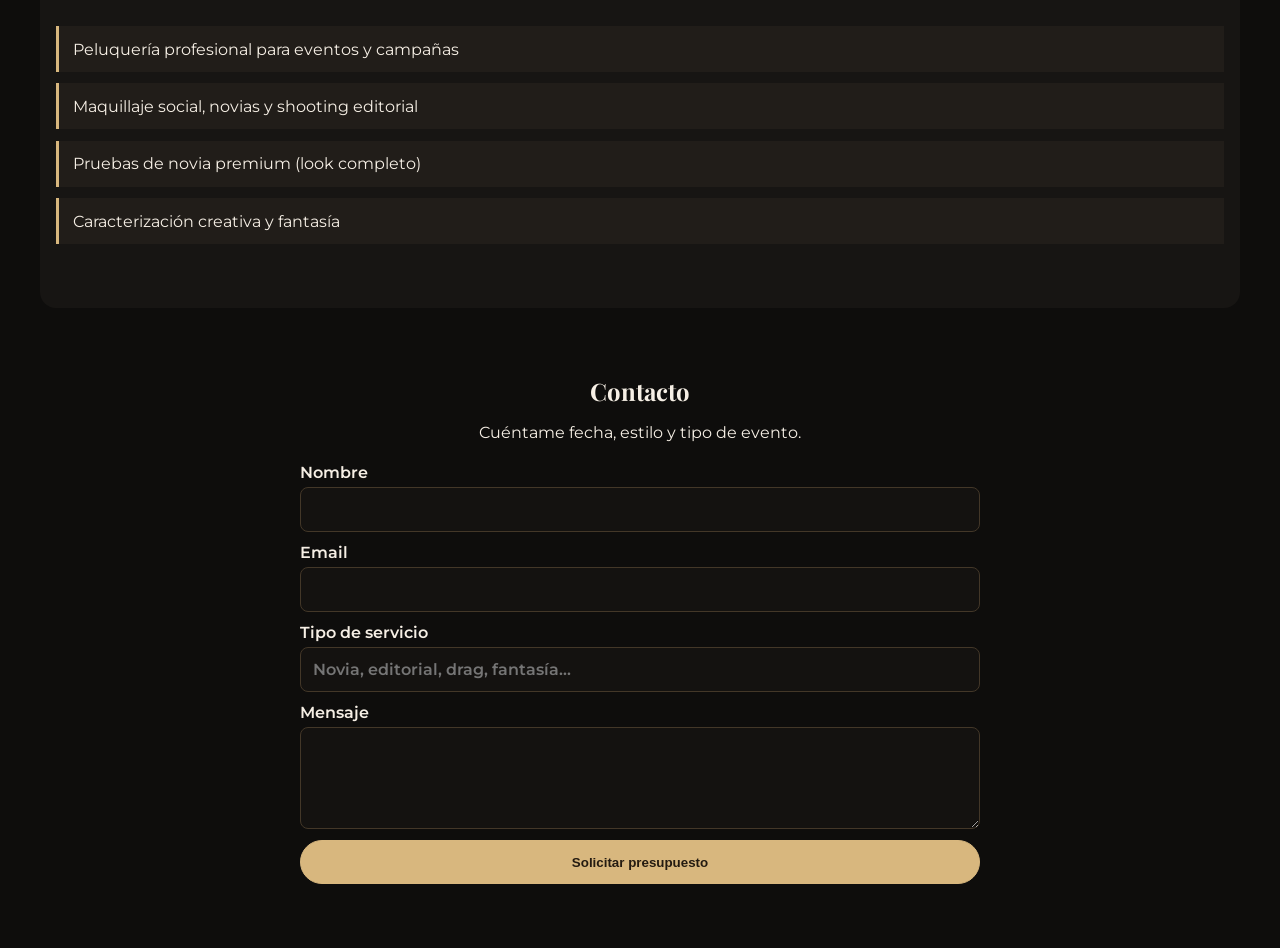
==== commit e3082697: "Add lightbox, project folders, PDF sheet export and WhatsApp CTA" ====
--- a/index.html
+++ b/index.html
@@ -92,6 +92,7 @@
   <aside class="social-float" aria-label="Redes sociales">
     <a href="https://instagram.com" target="_blank" rel="noopener noreferrer" aria-label="Instagram">Instagram</a>
     <a href="https://tiktok.com" target="_blank" rel="noopener noreferrer" aria-label="TikTok">TikTok</a>
+    <a href="https://wa.me/34600000000?text=Hola%2C%20quiero%20reservar%20una%20cita" target="_blank" rel="noopener noreferrer" aria-label="WhatsApp">WhatsApp</a>
   </aside>
 
   <dialog id="editorialModal" class="modal">
@@ -102,7 +103,15 @@
       <div id="modalGallery" class="modal-gallery"></div>
       <h4>Productos utilizados</h4>
       <ul id="modalProducts" class="products"></ul>
+      <button id="downloadSheet" class="btn-secondary" type="button">Descargar ficha técnica (PDF)</button>
     </div>
+  </dialog>
+
+  <dialog id="lightbox" class="lightbox">
+    <button id="closeLightbox" class="modal-close" aria-label="Cerrar">×</button>
+    <button id="prevImg" class="lb-nav" aria-label="Anterior">‹</button>
+    <img id="lightboxImg" alt="Foto editorial ampliada" />
+    <button id="nextImg" class="lb-nav" aria-label="Siguiente">›</button>
   </dialog>
 
   <script src="portfolio.js"></script>
--- a/portfolio.css
+++ b/portfolio.css
@@ -22,3 +22,9 @@
 .fade-in{opacity:0;transform:translateY(20px);transition:.6s}.fade-in.visible{opacity:1;transform:none}
 @media (min-width:760px){.gallery{column-count:2}.editorial-grid{grid-template-columns:repeat(3,1fr)}.modal-gallery{grid-template-columns:repeat(2,1fr)}}
 @media (min-width:1100px){.gallery{column-count:3}}
+.lightbox-thumb{padding:0;border:none;background:none;cursor:pointer}
+.lightbox{width:min(1000px,96vw);background:#0d0c0b;border:none;padding:2.5rem 1rem;border-radius:14px}
+.lightbox::backdrop{background:rgba(0,0,0,.86)}
+#lightboxImg{max-height:78vh;max-width:100%;display:block;margin:0 auto;border-radius:12px}
+.lb-nav{position:absolute;top:50%;transform:translateY(-50%);border:none;background:#0009;color:#fff;font-size:2rem;width:44px;height:44px;border-radius:50%;cursor:pointer}
+#prevImg{left:.5rem}#nextImg{right:.5rem}
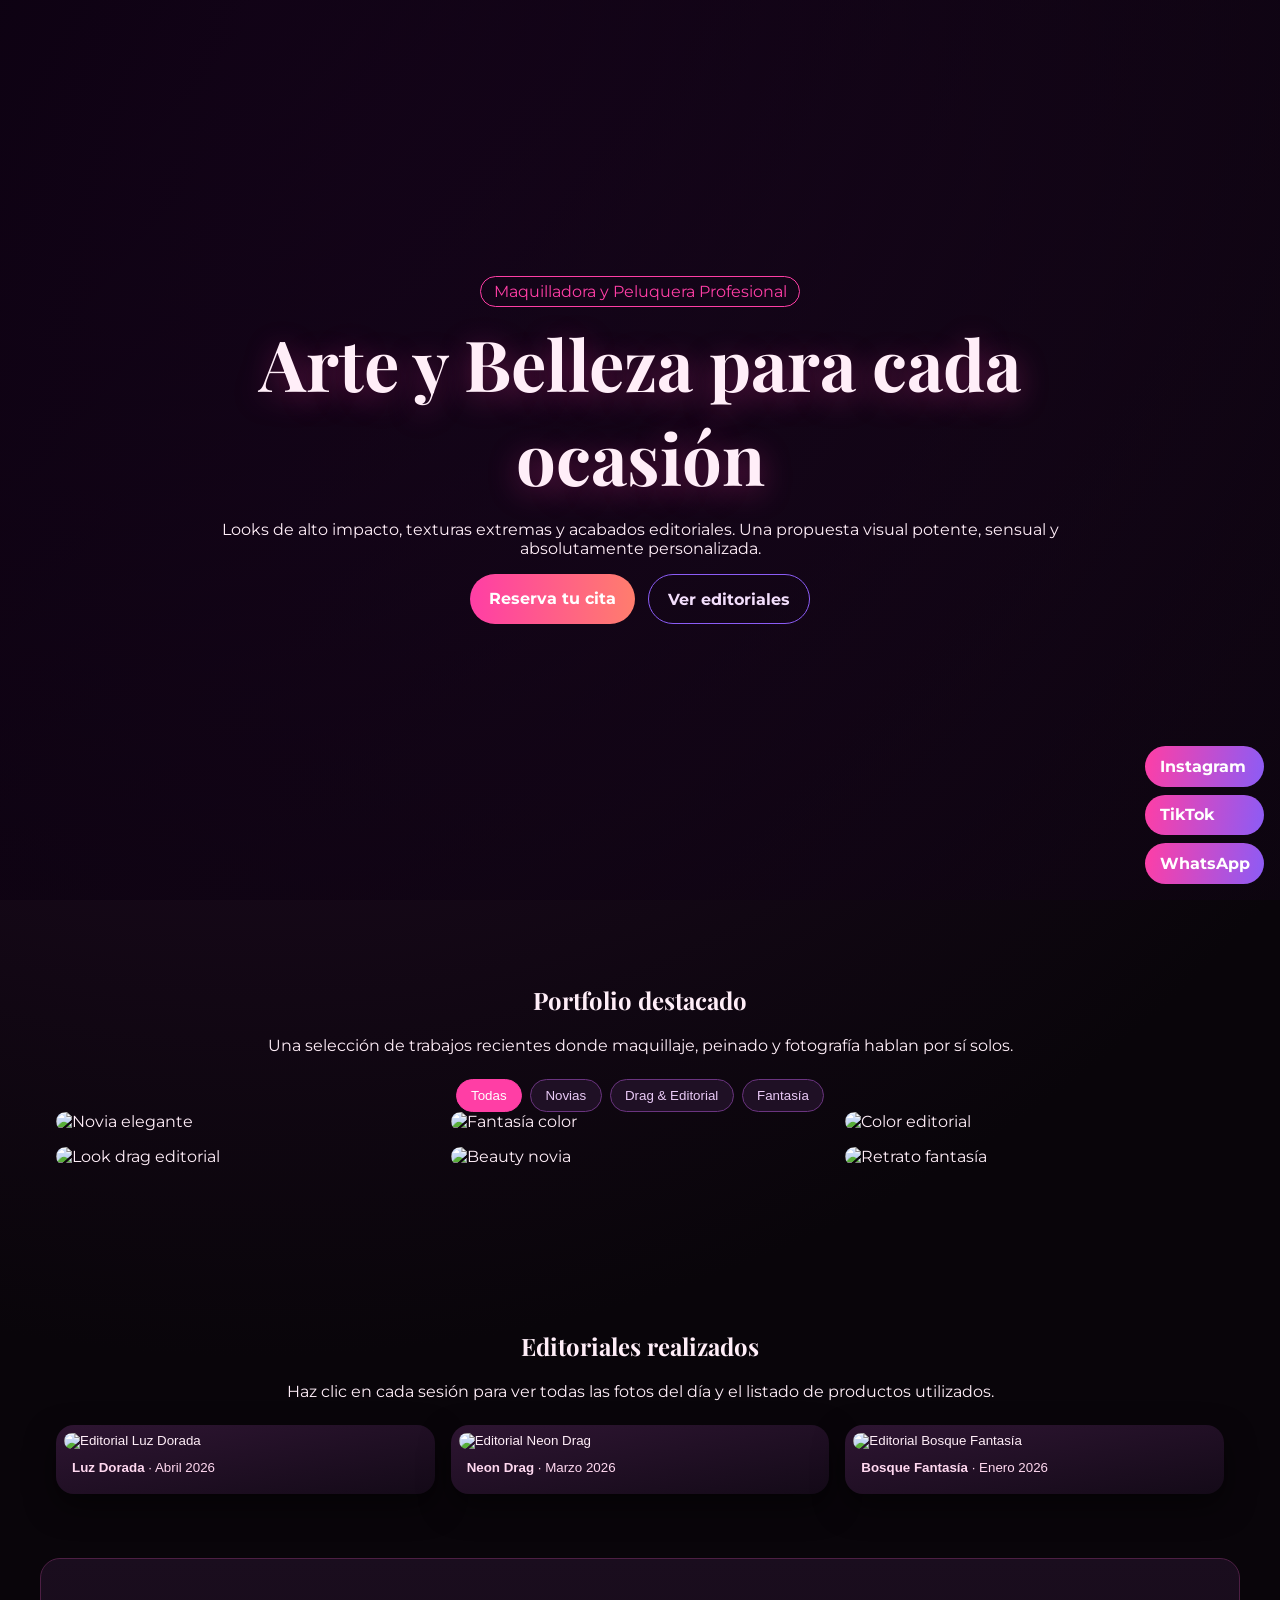
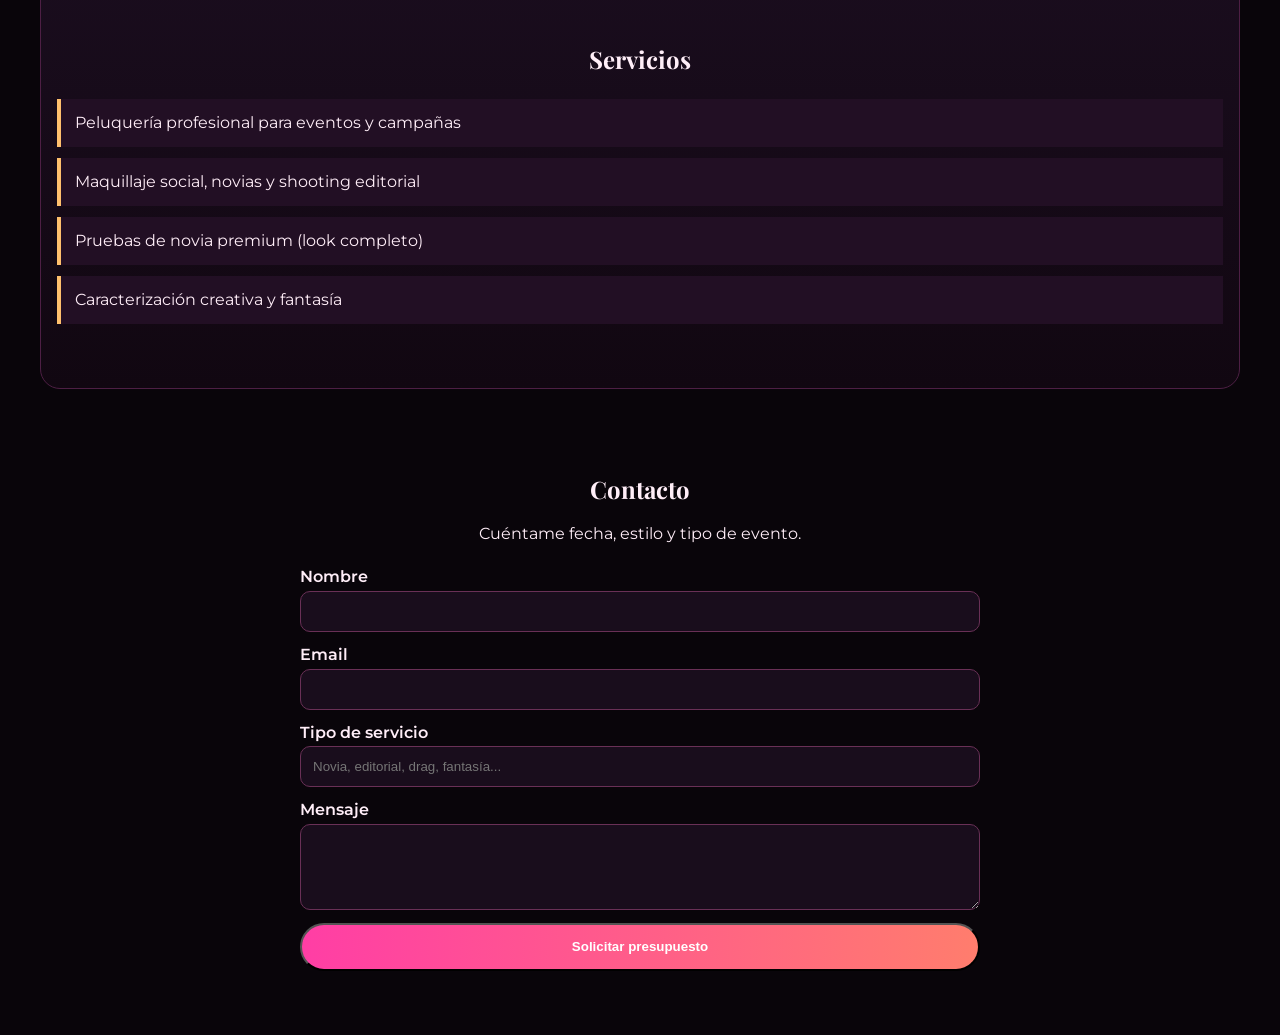
==== commit 2ed71fd9: "Redesign portfolio with bolder aesthetic and non-swipe editorial modal" ====
--- a/index.html
+++ b/index.html
@@ -15,7 +15,7 @@
     <div class="hero-content fade-in visible">
       <span class="pill">Maquilladora y Peluquera Profesional</span>
       <h1>Arte y Belleza para cada ocasión</h1>
-      <p>Looks de alto impacto para novias, editoriales, drag y fantasía. Cada trabajo se diseña a medida y se ejecuta con técnica de estudio.</p>
+      <p>Looks de alto impacto, texturas extremas y acabados editoriales. Una propuesta visual potente, sensual y absolutamente personalizada.</p>
       <div class="hero-actions">
         <a class="btn-primary" href="#contacto">Reserva tu cita</a>
         <a class="btn-secondary" href="#editoriales">Ver editoriales</a>
@@ -107,13 +107,6 @@
     </div>
   </dialog>
 
-  <dialog id="lightbox" class="lightbox">
-    <button id="closeLightbox" class="modal-close" aria-label="Cerrar">×</button>
-    <button id="prevImg" class="lb-nav" aria-label="Anterior">‹</button>
-    <img id="lightboxImg" alt="Foto editorial ampliada" />
-    <button id="nextImg" class="lb-nav" aria-label="Siguiente">›</button>
-  </dialog>
-
-  <script src="portfolio.js"></script>
+    <script src="portfolio.js"></script>
 </body>
 </html>
--- a/portfolio.css
+++ b/portfolio.css
@@ -1,30 +1,21 @@
-:root{--bg:#0e0d0c;--card:#171513;--text:#f6efe5;--muted:#d7cab7;--gold:#d8b77e}
-*{box-sizing:border-box}body{margin:0;background:var(--bg);color:var(--text);font-family:Montserrat,sans-serif}
-h1,h2,h3,h4{font-family:'Playfair Display',serif;margin:.2rem 0}
-.hero{min-height:100vh;padding:2rem 1rem;display:grid;place-items:center;background:linear-gradient(120deg,rgba(0,0,0,.7),rgba(0,0,0,.25)),url('https://images.unsplash.com/photo-1512496015851-a90fb38ba796?auto=format&fit=crop&w=1800&q=80') center/cover}
-.hero-content{max-width:780px;text-align:center}
-.pill{display:inline-block;border:1px solid var(--gold);color:var(--gold);padding:.35rem .8rem;border-radius:999px;font-size:.78rem}
-.hero h1{font-size:clamp(2rem,8vw,4rem)}.hero-actions{display:flex;gap:.7rem;justify-content:center;flex-wrap:wrap}
-.btn-primary,.btn-secondary{padding:.85rem 1.1rem;border-radius:999px;text-decoration:none;font-weight:700;border:1px solid var(--gold)}
-.btn-primary{background:var(--gold);color:#241b11}.btn-secondary{color:var(--text)}
-.section{max-width:1200px;margin:auto;padding:4rem 1rem}.section-head{text-align:center;max-width:760px;margin:0 auto 1.3rem}
-.filters{display:flex;gap:.5rem;flex-wrap:wrap;justify-content:center}.filter-btn{background:transparent;border:1px solid #6d5a41;color:var(--muted);padding:.5rem .9rem;border-radius:999px}
-.filter-btn.active{background:var(--gold);color:#2b2114}
-.gallery{column-count:1;column-gap:.9rem}.gallery-item{break-inside:avoid;margin:0 0 .9rem}.gallery img,.editorial-card img{width:100%;display:block;border-radius:14px}
-.editorial-grid{display:grid;gap:1rem}.editorial-card{background:var(--card);color:var(--text);border:1px solid #2b261f;border-radius:14px;padding:.5rem;text-align:left}
-.editorial-card span{display:block;padding:.6rem .45rem}
-.services{background:var(--card);border-radius:16px}.service-list{list-style:none;padding:0;margin:0;display:grid;gap:.7rem}.service-list li{background:#211d19;padding:.85rem;border-left:3px solid var(--gold)}
-.contact-form{max-width:680px;margin:auto;display:grid;gap:.7rem}label{display:grid;gap:.3rem;font-weight:600}input,textarea{border:1px solid #433728;background:#141210;color:var(--text);padding:.75rem;border-radius:8px;font:inherit}
-.social-float{position:fixed;right:1rem;bottom:1rem;display:grid;gap:.5rem;z-index:40}.social-float a{background:var(--gold);color:#241b11;padding:.65rem .8rem;border-radius:999px;text-decoration:none;font-weight:700}
-.modal{width:min(980px,92vw);border:none;border-radius:18px;padding:0;background:#14110f;color:var(--text)}.modal::backdrop{background:rgba(0,0,0,.7)}
-.modal-content{padding:1rem}.modal-close{position:absolute;right:.4rem;top:.25rem;font-size:2rem;background:none;border:none;color:#fff;cursor:pointer}
-.modal-gallery{display:grid;grid-template-columns:1fr;gap:.6rem;margin:1rem 0}.products{display:grid;gap:.35rem;padding-left:1rem}
-.fade-in{opacity:0;transform:translateY(20px);transition:.6s}.fade-in.visible{opacity:1;transform:none}
-@media (min-width:760px){.gallery{column-count:2}.editorial-grid{grid-template-columns:repeat(3,1fr)}.modal-gallery{grid-template-columns:repeat(2,1fr)}}
-@media (min-width:1100px){.gallery{column-count:3}}
-.lightbox-thumb{padding:0;border:none;background:none;cursor:pointer}
-.lightbox{width:min(1000px,96vw);background:#0d0c0b;border:none;padding:2.5rem 1rem;border-radius:14px}
-.lightbox::backdrop{background:rgba(0,0,0,.86)}
-#lightboxImg{max-height:78vh;max-width:100%;display:block;margin:0 auto;border-radius:12px}
-.lb-nav{position:absolute;top:50%;transform:translateY(-50%);border:none;background:#0009;color:#fff;font-size:2rem;width:44px;height:44px;border-radius:50%;cursor:pointer}
-#prevImg{left:.5rem}#nextImg{right:.5rem}
+:root{--bg:#09050a;--panel:#130a17;--panel2:#1f0f1f;--text:#ffeef8;--muted:#d9b8ca;--hot:#ff3ea5;--violet:#8b5cf6;--gold:#ffc06d}
+*{box-sizing:border-box}body{margin:0;background:radial-gradient(circle at 20% 0%,#2b0d30 0%,var(--bg) 48%);color:var(--text);font-family:Montserrat,sans-serif}
+h1,h2,h3,h4{font-family:'Playfair Display',serif}.section{max-width:1200px;margin:auto;padding:4rem 1rem}
+.hero{min-height:100vh;padding:2rem 1rem;display:grid;place-items:center;background:linear-gradient(130deg,rgba(10,0,15,.86),rgba(20,4,25,.35)),url('https://images.unsplash.com/photo-1512496015851-a90fb38ba796?auto=format&fit=crop&w=1800&q=80') center/cover}
+.hero-content{text-align:center;max-width:860px}.pill{display:inline-block;border:1px solid var(--hot);color:var(--hot);padding:.3rem .8rem;border-radius:99px}.hero h1{font-size:clamp(2.2rem,8vw,4.4rem);margin:.6rem 0;text-shadow:0 6px 30px #ff3ea55c}
+.hero-actions{display:flex;gap:.8rem;justify-content:center;flex-wrap:wrap}.btn-primary,.btn-secondary{border-radius:999px;padding:.9rem 1.2rem;text-decoration:none;font-weight:700}
+.btn-primary{background:linear-gradient(90deg,var(--hot),#ff7d6d);color:white}.btn-secondary{border:1px solid var(--violet);color:#f3defc}
+.section-head{text-align:center;max-width:760px;margin:0 auto 1.5rem}.filters{display:flex;gap:.5rem;justify-content:center;flex-wrap:wrap}
+.filter-btn{background:#1f1025;border:1px solid #6a347f;color:#e9c9f6;padding:.5rem .9rem;border-radius:999px}.filter-btn.active{background:var(--hot);border-color:var(--hot);color:#fff}
+.gallery{column-count:1;column-gap:1rem}.gallery-item{break-inside:avoid;margin-bottom:1rem}.gallery img,.editorial-card img{width:100%;border-radius:16px;display:block}
+.editorial-grid{display:grid;gap:1rem}.editorial-card{border:0;background:linear-gradient(170deg,#2e1532,#140a18);padding:.5rem;border-radius:18px;color:var(--text);box-shadow:0 12px 30px #0008;text-align:left}
+.editorial-card span{display:block;padding:.7rem .5rem;color:#ffd8f0}.services{background:linear-gradient(180deg,#1a0d1e,#110711);border:1px solid #4d1f44;border-radius:20px}
+.service-list{list-style:none;margin:0;padding:0;display:grid;gap:.7rem}.service-list li{background:#220f24;padding:.9rem;border-left:4px solid var(--gold)}
+.contact-form{max-width:680px;margin:auto;display:grid;gap:.8rem}label{display:grid;gap:.3rem;font-weight:600}input,textarea{background:#190d1c;color:#fff;border:1px solid #693056;padding:.75rem;border-radius:10px}
+.social-float{position:fixed;right:1rem;bottom:1rem;display:grid;gap:.5rem;z-index:90}.social-float a{padding:.68rem .9rem;background:linear-gradient(100deg,var(--hot),var(--violet));color:#fff;font-weight:700;text-decoration:none;border-radius:999px}
+.modal{width:min(1200px,96vw);height:min(92vh,1000px);overflow:auto;border:none;border-radius:22px;background:linear-gradient(180deg,#11080f,#130918);color:#fff}.modal::backdrop{background:rgba(0,0,0,.78)}
+.modal-content{padding:1.2rem}.modal-close{position:sticky;top:.3rem;float:right;border:none;background:#ffffff15;color:#fff;width:42px;height:42px;border-radius:50%;font-size:1.6rem;cursor:pointer}
+.modal-gallery{display:grid;grid-template-columns:1fr;gap:.8rem;margin:1rem 0}.modal-gallery img{width:100%;border-radius:14px;display:block}
+.products{display:grid;gap:.4rem;padding-left:1rem}.fade-in{opacity:0;transform:translateY(20px);transition:.6s}.fade-in.visible{opacity:1;transform:none}
+@media(min-width:760px){.gallery{column-count:2}.editorial-grid{grid-template-columns:repeat(3,1fr)}.modal-gallery{grid-template-columns:repeat(2,1fr)}}
+@media(min-width:1100px){.gallery{column-count:3}.modal-gallery{grid-template-columns:repeat(3,1fr)}}
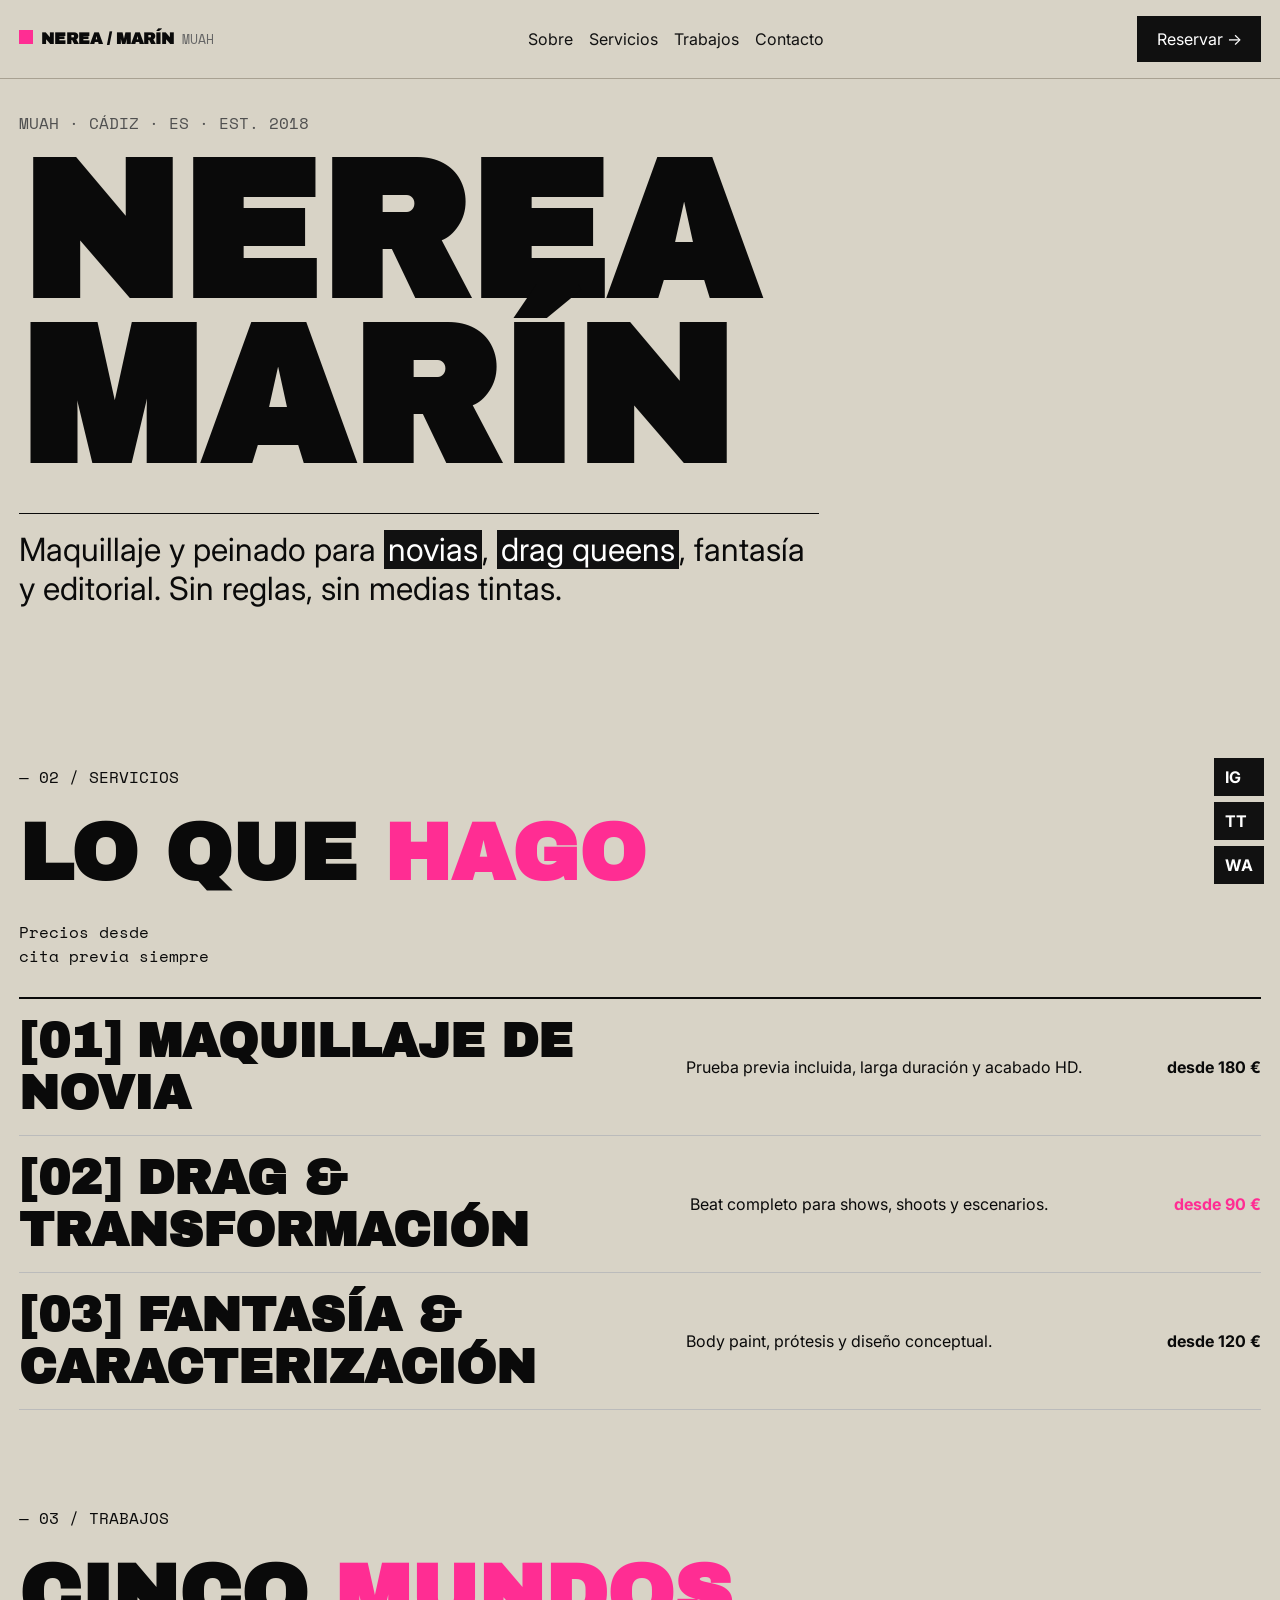
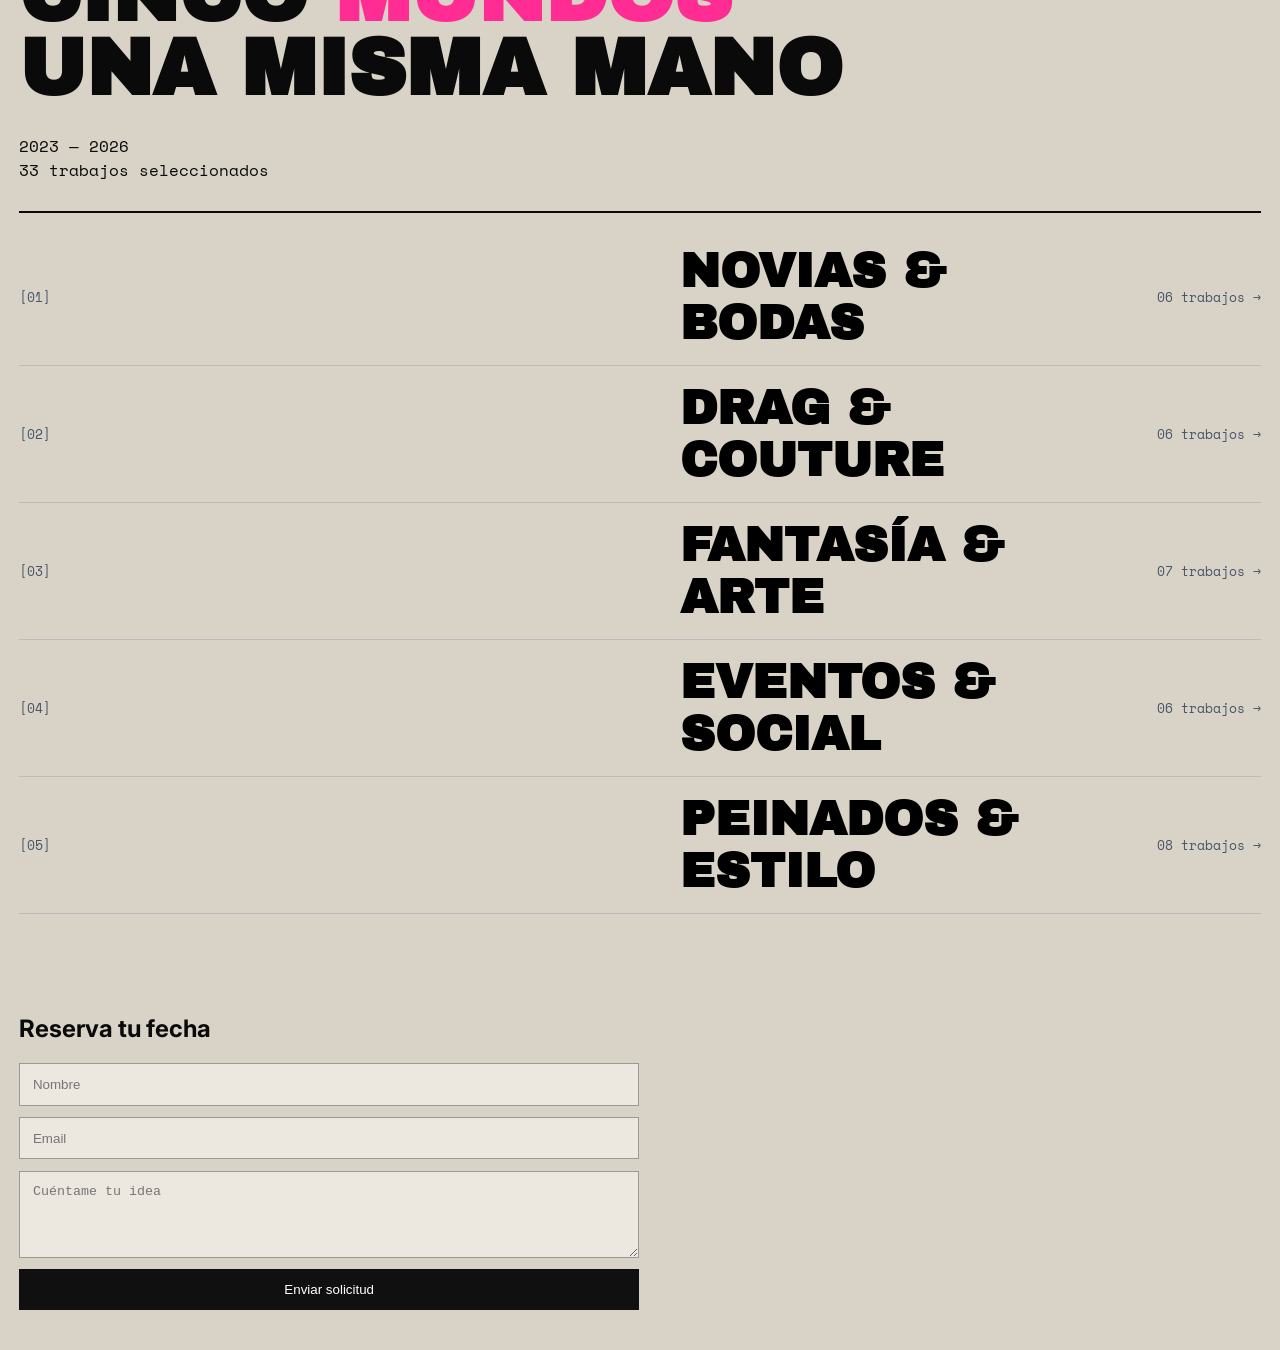
==== commit 864cc4b4: "Refine portfolio to bold editorial style inspired by reference" ====
--- a/index.html
+++ b/index.html
@@ -1,112 +1,11 @@
-<!doctype html>
-<html lang="es">
-<head>
-  <meta charset="UTF-8" />
-  <meta name="viewport" content="width=device-width, initial-scale=1.0" />
-  <meta name="description" content="Portfolio premium de maquilladora y peluquera profesional: novias, drag, fantasía y editoriales." />
-  <title>Portfolio Visual | Maquillaje & Peluquería</title>
-  <link rel="preconnect" href="https://fonts.googleapis.com" />
-  <link rel="preconnect" href="https://fonts.gstatic.com" crossorigin />
-  <link href="https://fonts.googleapis.com/css2?family=Montserrat:wght@300;400;500;700&family=Playfair+Display:wght@500;700&display=swap" rel="stylesheet" />
-  <link rel="stylesheet" href="portfolio.css" />
-</head>
-<body>
-  <header class="hero" id="inicio">
-    <div class="hero-content fade-in visible">
-      <span class="pill">Maquilladora y Peluquera Profesional</span>
-      <h1>Arte y Belleza para cada ocasión</h1>
-      <p>Looks de alto impacto, texturas extremas y acabados editoriales. Una propuesta visual potente, sensual y absolutamente personalizada.</p>
-      <div class="hero-actions">
-        <a class="btn-primary" href="#contacto">Reserva tu cita</a>
-        <a class="btn-secondary" href="#editoriales">Ver editoriales</a>
-      </div>
-    </div>
-  </header>
-
-  <main>
-    <section class="section" id="portfolio">
-      <div class="section-head fade-in">
-        <h2>Portfolio destacado</h2>
-        <p>Una selección de trabajos recientes donde maquillaje, peinado y fotografía hablan por sí solos.</p>
-      </div>
-      <div class="filters fade-in" role="tablist" aria-label="Filtros de galería">
-        <button class="filter-btn active" data-filter="all">Todas</button>
-        <button class="filter-btn" data-filter="novias">Novias</button>
-        <button class="filter-btn" data-filter="drag">Drag & Editorial</button>
-        <button class="filter-btn" data-filter="fantasia">Fantasía</button>
-      </div>
-
-      <div class="gallery" id="gallery">
-        <article class="gallery-item fade-in" data-category="novias"><img loading="lazy" src="https://images.unsplash.com/photo-1520854221256-17451cc331bf?auto=format&fit=crop&w=900&q=80" alt="Novia elegante" /></article>
-        <article class="gallery-item fade-in" data-category="drag"><img loading="lazy" src="https://images.unsplash.com/photo-1515886657613-9f3515b0c78f?auto=format&fit=crop&w=900&q=80" alt="Look drag editorial" /></article>
-        <article class="gallery-item fade-in" data-category="fantasia"><img loading="lazy" src="https://images.unsplash.com/photo-1487412720507-e7ab37603c6f?auto=format&fit=crop&w=900&q=80" alt="Fantasía color" /></article>
-        <article class="gallery-item fade-in" data-category="novias"><img loading="lazy" src="https://images.unsplash.com/photo-1525258946800-98cfd641d0de?auto=format&fit=crop&w=900&q=80" alt="Beauty novia" /></article>
-        <article class="gallery-item fade-in" data-category="drag"><img loading="lazy" src="https://images.unsplash.com/photo-1524504388940-b1c1722653e1?auto=format&fit=crop&w=900&q=80" alt="Color editorial" /></article>
-        <article class="gallery-item fade-in" data-category="fantasia"><img loading="lazy" src="https://images.unsplash.com/photo-1494790108377-be9c29b29330?auto=format&fit=crop&w=900&q=80" alt="Retrato fantasía" /></article>
-      </div>
-    </section>
-
-    <section class="section" id="editoriales">
-      <div class="section-head fade-in">
-        <h2>Editoriales realizados</h2>
-        <p>Haz clic en cada sesión para ver todas las fotos del día y el listado de productos utilizados.</p>
-      </div>
-      <div class="editorial-grid">
-        <button class="editorial-card fade-in" data-editorial="luz-dorada">
-          <img src="https://images.unsplash.com/photo-1521572163474-6864f9cf17ab?auto=format&fit=crop&w=1000&q=80" alt="Editorial Luz Dorada" loading="lazy" />
-          <span><strong>Luz Dorada</strong> · Abril 2026</span>
-        </button>
-        <button class="editorial-card fade-in" data-editorial="neon-drag">
-          <img src="https://images.unsplash.com/photo-1519699047748-de8e457a634e?auto=format&fit=crop&w=1000&q=80" alt="Editorial Neon Drag" loading="lazy" />
-          <span><strong>Neon Drag</strong> · Marzo 2026</span>
-        </button>
-        <button class="editorial-card fade-in" data-editorial="bosque-fantasia">
-          <img src="https://images.unsplash.com/photo-1522335789203-aabd1fc54bc9?auto=format&fit=crop&w=1000&q=80" alt="Editorial Bosque Fantasía" loading="lazy" />
-          <span><strong>Bosque Fantasía</strong> · Enero 2026</span>
-        </button>
-      </div>
-    </section>
-
-    <section class="section services" id="servicios">
-      <div class="section-head fade-in"><h2>Servicios</h2></div>
-      <ul class="service-list">
-        <li class="fade-in">Peluquería profesional para eventos y campañas</li>
-        <li class="fade-in">Maquillaje social, novias y shooting editorial</li>
-        <li class="fade-in">Pruebas de novia premium (look completo)</li>
-        <li class="fade-in">Caracterización creativa y fantasía</li>
-      </ul>
-    </section>
-
-    <section class="section contact" id="contacto">
-      <div class="section-head fade-in"><h2>Contacto</h2><p>Cuéntame fecha, estilo y tipo de evento.</p></div>
-      <form class="contact-form fade-in">
-        <label>Nombre <input required type="text" /></label>
-        <label>Email <input required type="email" /></label>
-        <label>Tipo de servicio <input type="text" placeholder="Novia, editorial, drag, fantasía..." /></label>
-        <label>Mensaje <textarea rows="4" required></textarea></label>
-        <button class="btn-primary" type="submit">Solicitar presupuesto</button>
-      </form>
-    </section>
-  </main>
-
-  <aside class="social-float" aria-label="Redes sociales">
-    <a href="https://instagram.com" target="_blank" rel="noopener noreferrer" aria-label="Instagram">Instagram</a>
-    <a href="https://tiktok.com" target="_blank" rel="noopener noreferrer" aria-label="TikTok">TikTok</a>
-    <a href="https://wa.me/34600000000?text=Hola%2C%20quiero%20reservar%20una%20cita" target="_blank" rel="noopener noreferrer" aria-label="WhatsApp">WhatsApp</a>
-  </aside>
-
-  <dialog id="editorialModal" class="modal">
-    <button class="modal-close" id="closeModal" aria-label="Cerrar">×</button>
-    <div class="modal-content">
-      <h3 id="modalTitle"></h3>
-      <p id="modalDate"></p>
-      <div id="modalGallery" class="modal-gallery"></div>
-      <h4>Productos utilizados</h4>
-      <ul id="modalProducts" class="products"></ul>
-      <button id="downloadSheet" class="btn-secondary" type="button">Descargar ficha técnica (PDF)</button>
-    </div>
-  </dialog>
-
-    <script src="portfolio.js"></script>
-</body>
-</html>
+<!doctype html><html lang="es"><head><meta charset="UTF-8"><meta name="viewport" content="width=device-width, initial-scale=1.0"><title>Nerea Marín | MUAH</title><link rel="preconnect" href="https://fonts.googleapis.com"><link rel="preconnect" href="https://fonts.gstatic.com" crossorigin><link href="https://fonts.googleapis.com/css2?family=Archivo+Black&family=Inter:wght@400;500;700&family=Space+Mono:wght@400;700&display=swap" rel="stylesheet"><link rel="stylesheet" href="portfolio.css"></head><body>
+<header class="topbar"><div class="brand"><span class="dot"></span><strong>NEREA / MARÍN</strong><small>MUAH</small></div><nav><a href="#sobre">Sobre</a><a href="#servicios">Servicios</a><a href="#trabajos">Trabajos</a><a href="#contacto">Contacto</a></nav><a class="reserve" href="#contacto">Reservar →</a></header>
+<section class="hero"><p class="meta">MUAH · CÁDIZ · ES · EST. 2018</p><h1>NEREA <span>MARÍN</span></h1><p class="lead">Maquillaje y peinado para <mark>novias</mark>, <mark>drag queens</mark>, fantasía y editorial. Sin reglas, sin medias tintas.</p></section>
+<main>
+<section id="servicios" class="block"><div class="block-top"><p>— 02 / SERVICIOS</p><h2>LO QUE <span>HAGO</span></h2><p>Precios desde<br>cita previa siempre</p></div><div class="rows"><article><b>[01] MAQUILLAJE DE NOVIA</b><p>Prueba previa incluida, larga duración y acabado HD.</p><strong>desde 180 €</strong></article><article><b>[02] DRAG & TRANSFORMACIÓN</b><p>Beat completo para shows, shoots y escenarios.</p><strong class="accent">desde 90 €</strong></article><article><b>[03] FANTASÍA & CARACTERIZACIÓN</b><p>Body paint, prótesis y diseño conceptual.</p><strong>desde 120 €</strong></article></div></section>
+<section id="trabajos" class="block"><div class="block-top"><p>— 03 / TRABAJOS</p><h2>CINCO <span>MUNDOS</span><br>UNA MISMA MANO</h2><p>2023 — 2026<br>33 trabajos seleccionados</p></div><div class="category-list"><button class="cat" data-editorial="novias"><span>[01]</span><b>NOVIAS & BODAS</b><em>06 trabajos →</em></button><button class="cat" data-editorial="drag"><span>[02]</span><b>DRAG & COUTURE</b><em>06 trabajos →</em></button><button class="cat" data-editorial="fantasia"><span>[03]</span><b>FANTASÍA & ARTE</b><em>07 trabajos →</em></button><button class="cat" data-editorial="social"><span>[04]</span><b>EVENTOS & SOCIAL</b><em>06 trabajos →</em></button><button class="cat" data-editorial="peluqueria"><span>[05]</span><b>PEINADOS & ESTILO</b><em>08 trabajos →</em></button></div></section>
+<section id="contacto" class="block contact"><h2>Reserva tu fecha</h2><form><input placeholder="Nombre" required><input type="email" placeholder="Email" required><textarea placeholder="Cuéntame tu idea" rows="4"></textarea><button class="reserve" type="submit">Enviar solicitud</button></form></section>
+</main>
+<aside class="social-float"><a href="https://instagram.com" target="_blank" rel="noopener">IG</a><a href="https://tiktok.com" target="_blank" rel="noopener">TT</a><a href="https://wa.me/34600000000" target="_blank" rel="noopener">WA</a></aside>
+<dialog id="editorialModal" class="modal"><button id="closeModal" class="close">×</button><h3 id="modalTitle"></h3><p id="modalInfo"></p><div id="modalGallery" class="modal-gallery"></div><h4>Productos utilizados</h4><ul id="modalProducts"></ul></dialog>
+<script src="portfolio.js"></script></body></html>
--- a/portfolio.css
+++ b/portfolio.css
@@ -1,21 +1,11 @@
-:root{--bg:#09050a;--panel:#130a17;--panel2:#1f0f1f;--text:#ffeef8;--muted:#d9b8ca;--hot:#ff3ea5;--violet:#8b5cf6;--gold:#ffc06d}
-*{box-sizing:border-box}body{margin:0;background:radial-gradient(circle at 20% 0%,#2b0d30 0%,var(--bg) 48%);color:var(--text);font-family:Montserrat,sans-serif}
-h1,h2,h3,h4{font-family:'Playfair Display',serif}.section{max-width:1200px;margin:auto;padding:4rem 1rem}
-.hero{min-height:100vh;padding:2rem 1rem;display:grid;place-items:center;background:linear-gradient(130deg,rgba(10,0,15,.86),rgba(20,4,25,.35)),url('https://images.unsplash.com/photo-1512496015851-a90fb38ba796?auto=format&fit=crop&w=1800&q=80') center/cover}
-.hero-content{text-align:center;max-width:860px}.pill{display:inline-block;border:1px solid var(--hot);color:var(--hot);padding:.3rem .8rem;border-radius:99px}.hero h1{font-size:clamp(2.2rem,8vw,4.4rem);margin:.6rem 0;text-shadow:0 6px 30px #ff3ea55c}
-.hero-actions{display:flex;gap:.8rem;justify-content:center;flex-wrap:wrap}.btn-primary,.btn-secondary{border-radius:999px;padding:.9rem 1.2rem;text-decoration:none;font-weight:700}
-.btn-primary{background:linear-gradient(90deg,var(--hot),#ff7d6d);color:white}.btn-secondary{border:1px solid var(--violet);color:#f3defc}
-.section-head{text-align:center;max-width:760px;margin:0 auto 1.5rem}.filters{display:flex;gap:.5rem;justify-content:center;flex-wrap:wrap}
-.filter-btn{background:#1f1025;border:1px solid #6a347f;color:#e9c9f6;padding:.5rem .9rem;border-radius:999px}.filter-btn.active{background:var(--hot);border-color:var(--hot);color:#fff}
-.gallery{column-count:1;column-gap:1rem}.gallery-item{break-inside:avoid;margin-bottom:1rem}.gallery img,.editorial-card img{width:100%;border-radius:16px;display:block}
-.editorial-grid{display:grid;gap:1rem}.editorial-card{border:0;background:linear-gradient(170deg,#2e1532,#140a18);padding:.5rem;border-radius:18px;color:var(--text);box-shadow:0 12px 30px #0008;text-align:left}
-.editorial-card span{display:block;padding:.7rem .5rem;color:#ffd8f0}.services{background:linear-gradient(180deg,#1a0d1e,#110711);border:1px solid #4d1f44;border-radius:20px}
-.service-list{list-style:none;margin:0;padding:0;display:grid;gap:.7rem}.service-list li{background:#220f24;padding:.9rem;border-left:4px solid var(--gold)}
-.contact-form{max-width:680px;margin:auto;display:grid;gap:.8rem}label{display:grid;gap:.3rem;font-weight:600}input,textarea{background:#190d1c;color:#fff;border:1px solid #693056;padding:.75rem;border-radius:10px}
-.social-float{position:fixed;right:1rem;bottom:1rem;display:grid;gap:.5rem;z-index:90}.social-float a{padding:.68rem .9rem;background:linear-gradient(100deg,var(--hot),var(--violet));color:#fff;font-weight:700;text-decoration:none;border-radius:999px}
-.modal{width:min(1200px,96vw);height:min(92vh,1000px);overflow:auto;border:none;border-radius:22px;background:linear-gradient(180deg,#11080f,#130918);color:#fff}.modal::backdrop{background:rgba(0,0,0,.78)}
-.modal-content{padding:1.2rem}.modal-close{position:sticky;top:.3rem;float:right;border:none;background:#ffffff15;color:#fff;width:42px;height:42px;border-radius:50%;font-size:1.6rem;cursor:pointer}
-.modal-gallery{display:grid;grid-template-columns:1fr;gap:.8rem;margin:1rem 0}.modal-gallery img{width:100%;border-radius:14px;display:block}
-.products{display:grid;gap:.4rem;padding-left:1rem}.fade-in{opacity:0;transform:translateY(20px);transition:.6s}.fade-in.visible{opacity:1;transform:none}
-@media(min-width:760px){.gallery{column-count:2}.editorial-grid{grid-template-columns:repeat(3,1fr)}.modal-gallery{grid-template-columns:repeat(2,1fr)}}
-@media(min-width:1100px){.gallery{column-count:3}.modal-gallery{grid-template-columns:repeat(3,1fr)}}
+:root{--bg:#d8d3c6;--text:#0a0a0a;--line:#a8a192;--pink:#ff2d93}*{box-sizing:border-box}body{margin:0;font-family:Inter,sans-serif;background:var(--bg);color:var(--text)}
+.topbar{display:flex;justify-content:space-between;align-items:center;padding:1rem 1.2rem;border-bottom:1px solid var(--line);position:sticky;top:0;background:var(--bg);z-index:30}.brand{display:flex;gap:.5rem;align-items:baseline}.dot{width:14px;height:14px;background:var(--pink);display:inline-block}.brand strong{font-family:'Archivo Black',sans-serif}.brand small{font-family:'Space Mono',monospace;color:#666}
+nav{display:none;gap:1rem}nav a{color:#121212;text-decoration:none}.reserve{background:#101010;color:#fff;padding:.8rem 1.2rem;text-decoration:none;border:none}
+.hero{padding:1rem 1.2rem 3rem;min-height:70vh}.meta{font-family:'Space Mono',monospace;color:#505050}.hero h1{font-family:'Archivo Black',sans-serif;font-size:clamp(3rem,16vw,12rem);line-height:.86;margin:1rem 0}.hero h1 span{display:block}.lead{font-size:clamp(1.2rem,3vw,2rem);max-width:800px;border-top:1px solid var(--text);padding-top:1rem}.lead mark{background:#111;color:#fff;padding:0 .25rem}
+.block{padding:2.5rem 1.2rem}.block-top{display:grid;gap:.8rem;border-bottom:2px solid var(--text);padding-bottom:.8rem}.block-top h2{font-family:'Archivo Black';font-size:clamp(2rem,8vw,5rem);line-height:.92;margin:0}.block-top h2 span{color:var(--pink)}.block-top p{font-family:'Space Mono'}
+.rows article,.cat{display:grid;grid-template-columns:1.4fr 1fr auto;gap:1rem;align-items:center;padding:1rem 0;border-bottom:1px solid #bbb;background:none;border-left:none;border-right:none;border-top:none;width:100%;text-align:left}.rows b,.cat b{font-family:'Archivo Black';font-size:clamp(1.2rem,4vw,3rem)}.rows .accent{color:var(--pink)}
+.category-list{margin-top:1rem}.cat span,.cat em{font-family:'Space Mono';font-style:normal;color:#475569}
+.contact form{display:grid;gap:.7rem;max-width:620px}input,textarea{padding:.8rem;border:1px solid #999;background:#ece8df}
+.social-float{position:fixed;right:1rem;bottom:1rem;display:grid;gap:.4rem}.social-float a{background:#111;color:#fff;padding:.55rem .7rem;text-decoration:none;font-weight:700}
+.modal{width:min(1200px,96vw);border:none;padding:1rem;background:#f1ede4}.modal-gallery{display:grid;grid-template-columns:1fr;gap:.6rem}.modal-gallery img{width:100%;display:block}.close{float:right;background:none;border:none;font-size:2rem}
+@media(min-width:900px){nav{display:flex}.modal-gallery{grid-template-columns:repeat(3,1fr)}}
